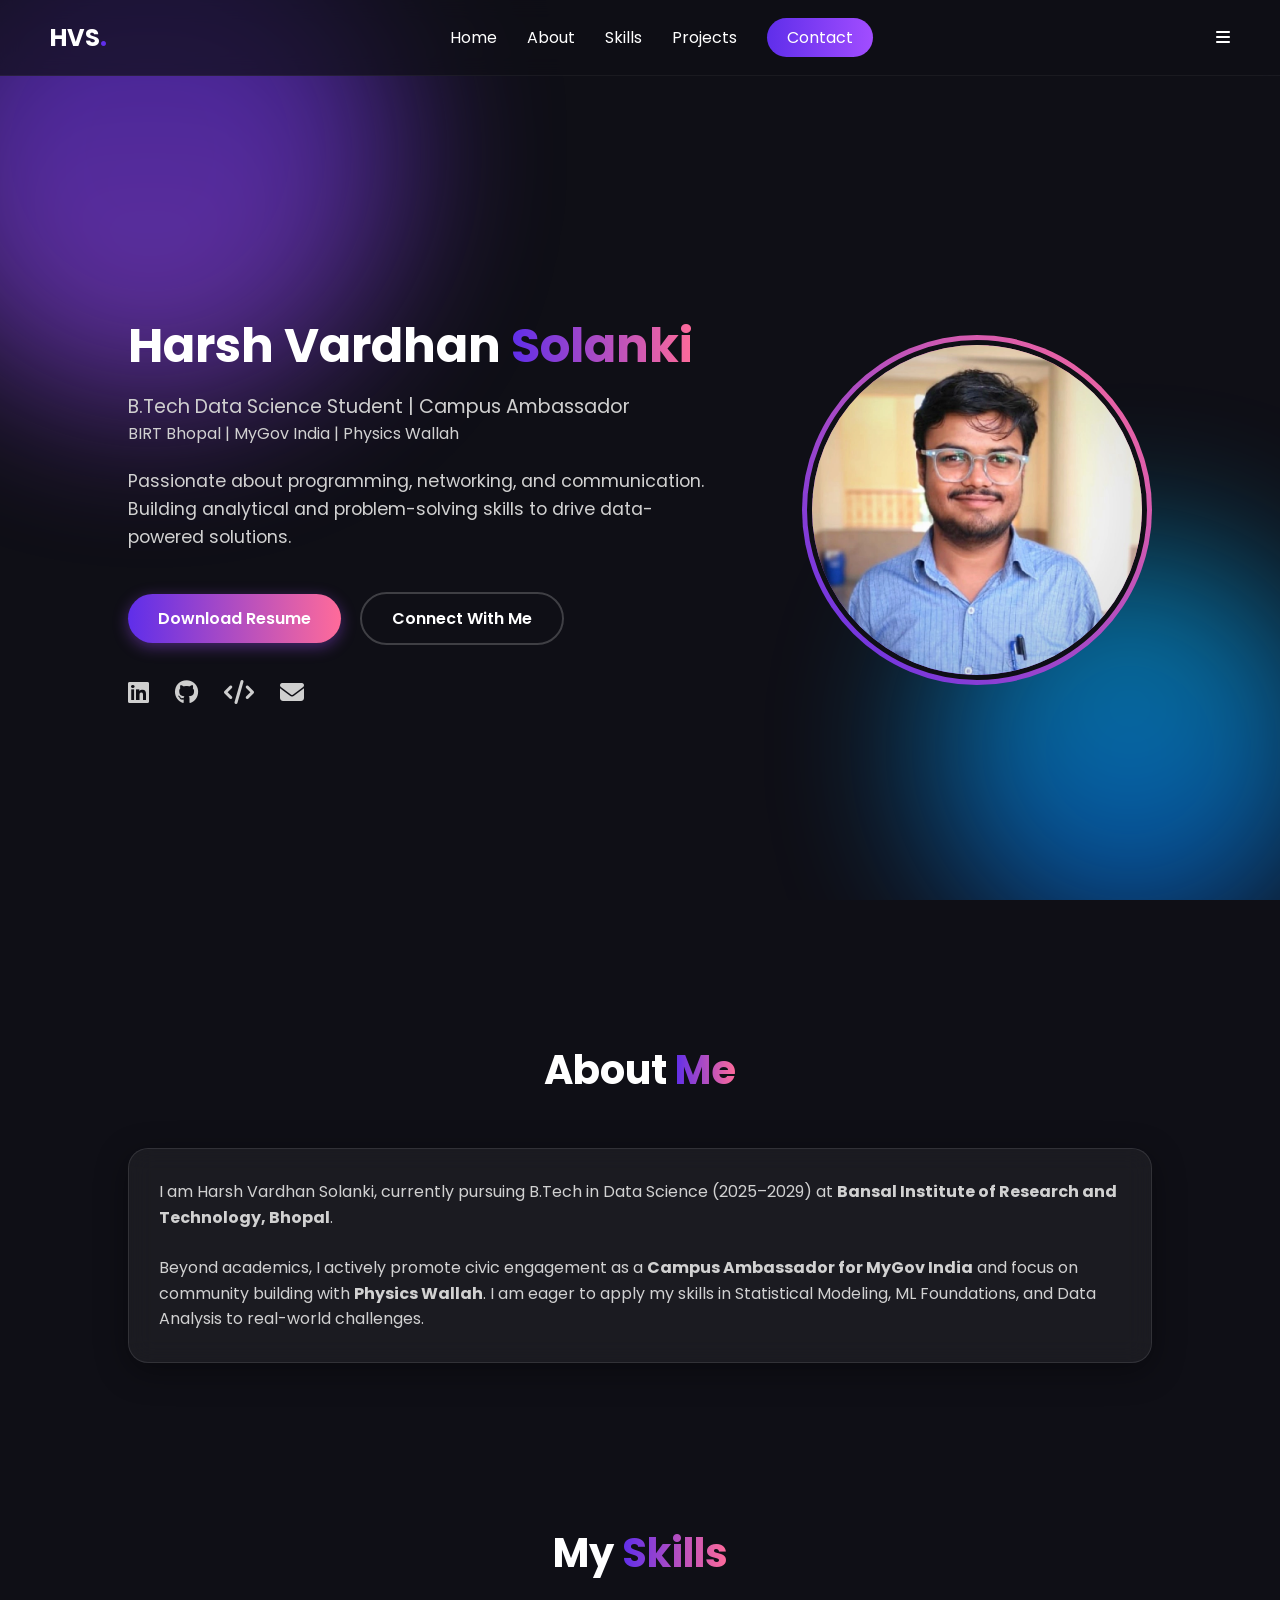
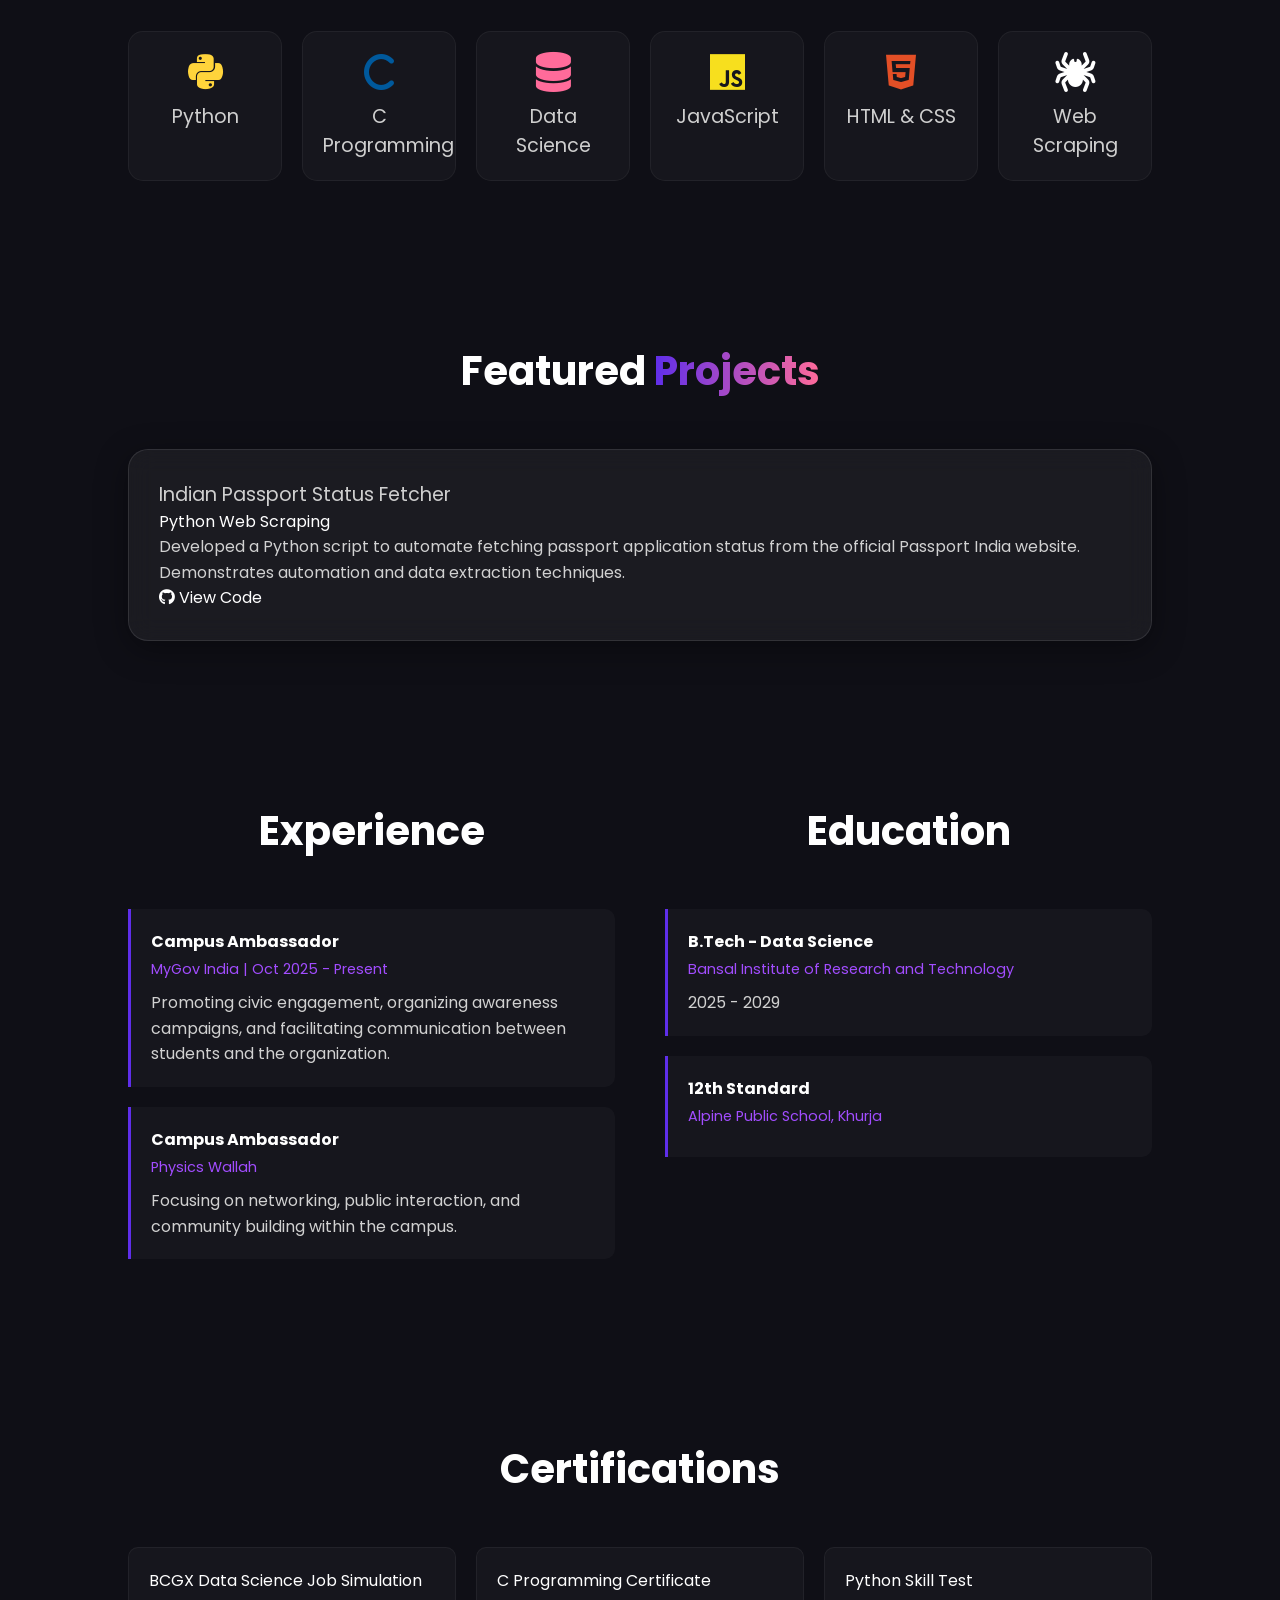
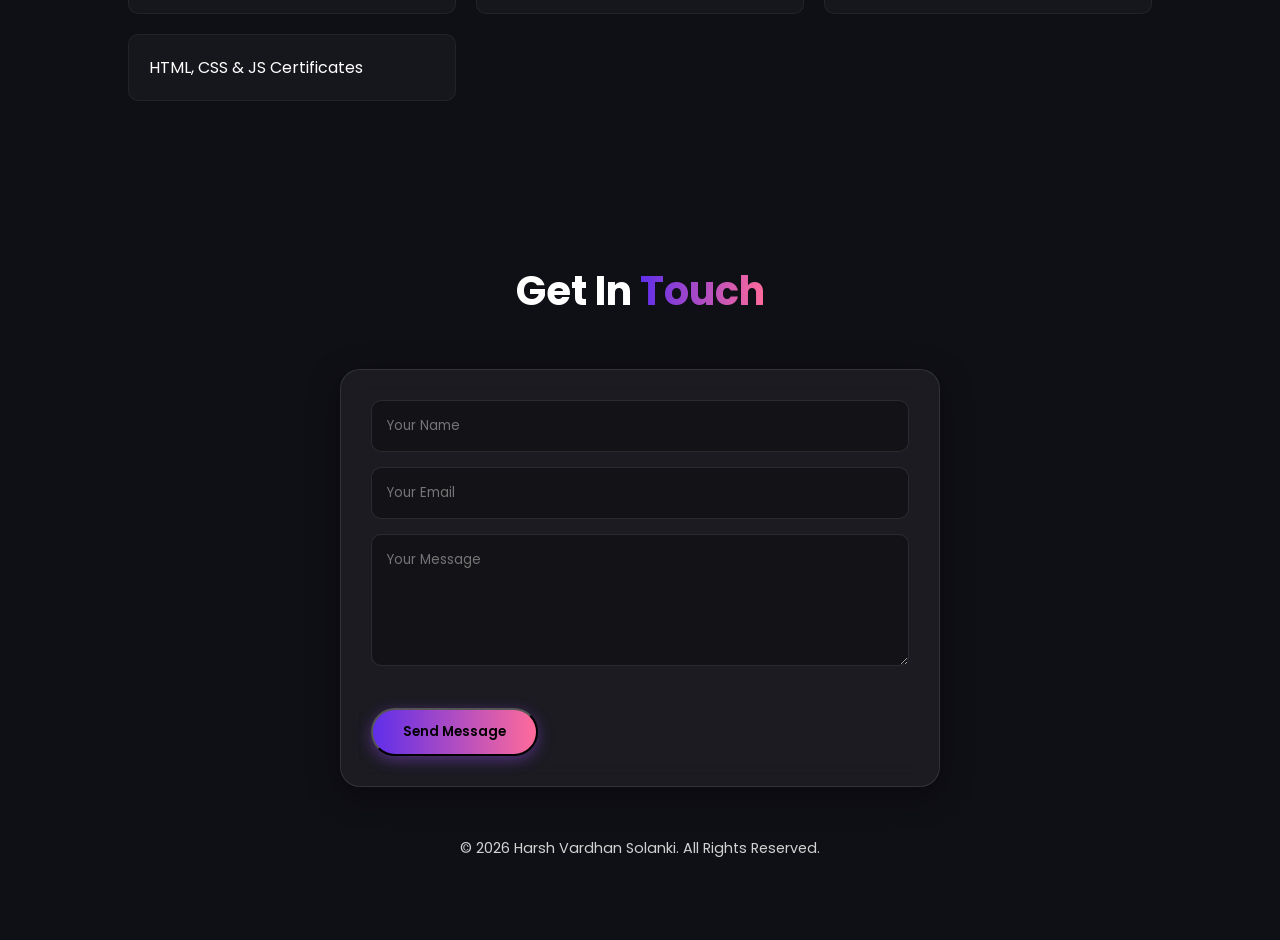
==== index.html @ f376d6af "Update image source path for profile picture" ====
<!DOCTYPE html>
<html lang="en">
<head>
    <meta charset="UTF-8">
    <meta name="viewport" content="width=device-width, initial-scale=1.0">
    <title>Harsh Vardhan Solanki | Data Science Portfolio</title>
    <meta name="description" content="Portfolio of Harsh Vardhan Solanki, B.Tech Data Science student at BIRT Bhopal, Campus Ambassador at MyGov India.">
    
    <link href="https://fonts.googleapis.com/css2?family=Poppins:wght@300;400;600;700&display=swap" rel="stylesheet">
    <link rel="stylesheet" href="https://cdnjs.cloudflare.com/ajax/libs/font-awesome/6.4.0/css/all.min.css">
    <link rel="stylesheet" href="style.css">
</head>
<body>

    <div class="gradient-bg">
        <div class="orb orb-1"></div>
        <div class="orb orb-2"></div>
    </div>

    <nav class="navbar">
        <div class="logo">HVS<span>.</span></div>
        <ul class="nav-links">
            <li><a href="#home">Home</a></li>
            <li><a href="#about">About</a></li>
            <li><a href="#skills">Skills</a></li>
            <li><a href="#projects">Projects</a></li>
            <li><a href="#contact" class="btn-nav">Contact</a></li>
        </ul>
        <div class="hamburger">
            <i class="fas fa-bars"></i>
        </div>
    </nav>

    <section id="home" class="hero">
        <div class="hero-content hidden">
            <h1>Harsh Vardhan <span class="gradient-text">Solanki</span></h1>
            <h3>B.Tech Data Science Student | Campus Ambassador</h3>
            <p class="subtext">BIRT Bhopal | MyGov India | Physics Wallah</p>
            <p class="bio">Passionate about programming, networking, and communication. Building analytical and problem-solving skills to drive data-powered solutions.</p>
            <div class="cta-group">
                <a href="public/resume.pdf" class="btn btn-primary">Download Resume</a>
                <a href="#contact" class="btn btn-secondary">Connect With Me</a>
            </div>
            
            <div class="social-icons">
                <a href="https://www.linkedin.com/in/harshvsolanki/" target="_blank"><i class="fab fa-linkedin"></i></a>
                <a href="https://github.com/HarshVardhanSolanki" target="_blank"><i class="fab fa-github"></i></a>
                <a href="https://leetcode.com/u/HarshVardhanSolanki/" target="_blank"><i class="fas fa-code"></i></a>
                <a href="mailto:hvs@harshvardhansolanki.com"><i class="fas fa-envelope"></i></a>
            </div>
        </div>
        <div class="hero-image hidden">
            <div class="img-wrapper">
                <img src="src/assets/profile.jpg" alt="Harsh Vardhan Solanki">
            </div>
        </div>
    </section>

    <section id="about" class="section">
        <h2 class="section-title">About <span class="gradient-text">Me</span></h2>
        <div class="glass-card hidden">
            <p>I am Harsh Vardhan Solanki, currently pursuing B.Tech in Data Science (2025–2029) at <strong>Bansal Institute of Research and Technology, Bhopal</strong>.</p>
            <br>
            <p>Beyond academics, I actively promote civic engagement as a <strong>Campus Ambassador for MyGov India</strong> and focus on community building with <strong>Physics Wallah</strong>. I am eager to apply my skills in Statistical Modeling, ML Foundations, and Data Analysis to real-world challenges.</p>
        </div>
    </section>

    <section id="skills" class="section">
        <h2 class="section-title">My <span class="gradient-text">Skills</span></h2>
        <div class="grid-container">
            <div class="skill-card hidden">
                <i class="fab fa-python" style="color: #FFD43B;"></i>
                <h3>Python</h3>
            </div>
            <div class="skill-card hidden">
                <i class="fas fa-c" style="color: #00599C;"></i>
                <h3>C Programming</h3>
            </div>
            <div class="skill-card hidden">
                <i class="fas fa-database" style="color: #FF6B9A;"></i>
                <h3>Data Science</h3>
            </div>
            <div class="skill-card hidden">
                <i class="fab fa-js" style="color: #F7DF1E;"></i>
                <h3>JavaScript</h3>
            </div>
            <div class="skill-card hidden">
                <i class="fab fa-html5" style="color: #E34F26;"></i>
                <h3>HTML & CSS</h3>
            </div>
             <div class="skill-card hidden">
                <i class="fas fa-spider" style="color: #fff;"></i>
                <h3>Web Scraping</h3>
            </div>
        </div>
    </section>

    <section id="projects" class="section">
        <h2 class="section-title">Featured <span class="gradient-text">Projects</span></h2>
        <div class="projects-grid">
            <div class="project-card glass-card hidden">
                <div class="project-header">
                    <h3>Indian Passport Status Fetcher</h3>
                    <div class="tech-stack">
                        <span>Python</span>
                        <span>Web Scraping</span>
                    </div>
                </div>
                <p>Developed a Python script to automate fetching passport application status from the official Passport India website. Demonstrates automation and data extraction techniques.</p>
                <div class="project-links">
                    <a href="https://github.com/HarshVardhanSolanki" target="_blank" class="link-btn"><i class="fab fa-github"></i> View Code</a>
                </div>
            </div>
        </div>
    </section>

    <section class="section split-section">
        <div class="column">
            <h2 class="section-title">Experience</h2>
            <div class="timeline">
                <div class="timeline-item hidden">
                    <h4>Campus Ambassador</h4>
                    <span>MyGov India | Oct 2025 - Present</span>
                    <p>Promoting civic engagement, organizing awareness campaigns, and facilitating communication between students and the organization.</p>
                </div>
                <div class="timeline-item hidden">
                    <h4>Campus Ambassador</h4>
                    <span>Physics Wallah</span>
                    <p>Focusing on networking, public interaction, and community building within the campus.</p>
                </div>
            </div>
        </div>
        <div class="column">
            <h2 class="section-title">Education</h2>
            <div class="timeline">
                <div class="timeline-item hidden">
                    <h4>B.Tech - Data Science</h4>
                    <span>Bansal Institute of Research and Technology</span>
                    <p>2025 - 2029</p>
                </div>
                <div class="timeline-item hidden">
                    <h4>12th Standard</h4>
                    <span>Alpine Public School, Khurja</span>
                </div>
            </div>
        </div>
    </section>

    <section id="certifications" class="section">
        <h2 class="section-title">Certifications</h2>
        <div class="cert-grid">
            <div class="cert-card hidden">BCGX Data Science Job Simulation</div>
            <div class="cert-card hidden">C Programming Certificate</div>
            <div class="cert-card hidden">Python Skill Test</div>
            <div class="cert-card hidden">HTML, CSS & JS Certificates</div>
        </div>
    </section>

    <section id="contact" class="section contact-section">
        <h2 class="section-title">Get In <span class="gradient-text">Touch</span></h2>
        <div class="glass-card contact-form-wrapper hidden">
            <form>
                <input type="text" placeholder="Your Name" required>
                <input type="email" placeholder="Your Email" required>
                <textarea rows="5" placeholder="Your Message"></textarea>
                <button type="submit" class="btn btn-primary">Send Message</button>
            </form>
        </div>
        <footer class="footer">
            <p>&copy; 2026 Harsh Vardhan Solanki. All Rights Reserved.</p>
        </footer>
    </section>

    <script src="script.js"></script>
</body>
</html>
---- style.css ----
/* --- Global Reset & Fonts --- */
* {
    margin: 0;
    padding: 0;
    box-sizing: border-box;
    font-family: 'Poppins', sans-serif;
    scroll-behavior: smooth;
}

body {
    background-color: #0f0f16;
    color: #ffffff;
    overflow-x: hidden;
}

/* --- Gradient Background Orbs --- */
.gradient-bg {
    position: fixed;
    top: 0;
    left: 0;
    width: 100vw;
    height: 100vh;
    z-index: -1;
    overflow: hidden;
}

.orb {
    position: absolute;
    border-radius: 50%;
    filter: blur(80px);
    opacity: 0.6;
}

.orb-1 {
    width: 500px;
    height: 500px;
    background: linear-gradient(180deg, #5F2EEA 0%, #A24DFF 100%);
    top: -100px;
    left: -100px;
    animation: moveOrb 10s infinite alternate;
}

.orb-2 {
    width: 400px;
    height: 400px;
    background: linear-gradient(180deg, #00C6FF 0%, #0072FF 100%);
    bottom: -50px;
    right: -50px;
    animation: moveOrb 12s infinite alternate-reverse;
}

@keyframes moveOrb {
    from { transform: translate(0, 0); }
    to { transform: translate(50px, 50px); }
}

/* --- Typography --- */
h1 { font-size: 3rem; margin-bottom: 10px; }
h2 { font-size: 2.5rem; text-align: center; margin-bottom: 3rem; }
h3 { font-size: 1.2rem; font-weight: 400; color: #cfcfcf; }
p { color: #d1d1d1; line-height: 1.6; }
a { text-decoration: none; color: white; transition: 0.3s; }

.gradient-text {
    background: linear-gradient(90deg, #5F2EEA, #FF6B9A);
    -webkit-background-clip: text;
    -webkit-text-fill-color: transparent;
    font-weight: 700;
}

/* --- Navbar --- */
.navbar {
    display: flex;
    justify-content: space-between;
    align-items: center;
    padding: 20px 50px;
    position: fixed;
    width: 100%;
    top: 0;
    z-index: 100;
    backdrop-filter: blur(10px);
    background: rgba(15, 15, 22, 0.7);
    border-bottom: 1px solid rgba(255,255,255,0.05);
}

.logo { font-size: 1.5rem; font-weight: 700; }
.logo span { color: #5F2EEA; }

.nav-links { list-style: none; display: flex; gap: 30px; }
.nav-links a:hover { color: #A24DFF; }

.btn-nav {
    background: linear-gradient(90deg, #5F2EEA, #A24DFF);
    padding: 8px 20px;
    border-radius: 20px;
}

/* --- Buttons --- */
.btn {
    display: inline-block;
    padding: 12px 30px;
    border-radius: 30px;
    font-weight: 600;
    margin-top: 20px;
}

.btn-primary {
    background: linear-gradient(90deg, #5F2EEA, #FF6B9A);
    box-shadow: 0 4px 15px rgba(162, 77, 255, 0.4);
}

.btn-primary:hover { transform: translateY(-3px); box-shadow: 0 6px 20px rgba(162, 77, 255, 0.6); }

.btn-secondary {
    border: 2px solid rgba(255,255,255,0.2);
    margin-left: 15px;
}
.btn-secondary:hover { border-color: #fff; background: rgba(255,255,255,0.1); }

/* --- Hero Section --- */
.hero {
    height: 100vh;
    display: flex;
    align-items: center;
    justify-content: space-between;
    padding: 0 10%;
    margin-top: 60px;
}

.hero-content { max-width: 600px; }
.hero-content .bio { margin: 20px 0; font-size: 1.1rem; }

.img-wrapper {
    width: 350px;
    height: 350px;
    border-radius: 50%;
    padding: 5px;
    background: linear-gradient(45deg, #5F2EEA, #FF6B9A);
    overflow: hidden;
}

.img-wrapper img {
    width: 100%;
    height: 100%;
    object-fit: cover;
    border-radius: 50%;
    border: 5px solid #0f0f16;
}

.social-icons { margin-top: 30px; font-size: 1.5rem; }
.social-icons a { margin-right: 20px; color: #cfcfcf; }
.social-icons a:hover { color: #5F2EEA; transform: scale(1.1); display: inline-block; }

/* --- Glass Cards & Sections --- */
.section { padding: 80px 10%; }

.glass-card {
    background: rgba(255, 255, 255, 0.05);
    backdrop-filter: blur(12px);
    border: 1px solid rgba(255, 255, 255, 0.1);
    padding: 30px;
    border-radius: 20px;
    box-shadow: 0 8px 32px 0 rgba(0, 0, 0, 0.37);
}

/* --- Skills Grid --- */
.grid-container {
    display: grid;
    grid-template-columns: repeat(auto-fit, minmax(150px, 1fr));
    gap: 20px;
}

.skill-card {
    background: rgba(255,255,255,0.03);
    padding: 20px;
    border-radius: 15px;
    text-align: center;
    border: 1px solid rgba(255,255,255,0.05);
    transition: 0.3s;
}

.skill-card:hover {
    background: rgba(255,255,255,0.1);
    transform: translateY(-5px);
    border-color: #A24DFF;
}

.skill-card i { font-size: 2.5rem; margin-bottom: 10px; }

/* --- Experience & Timeline --- */
.split-section { display: flex; gap: 50px; }
.column { flex: 1; }

.timeline-item {
    background: rgba(255,255,255,0.03);
    padding: 20px;
    border-left: 3px solid #5F2EEA;
    margin-bottom: 20px;
    border-radius: 0 10px 10px 0;
}

.timeline-item h4 { color: #fff; margin-bottom: 5px; }
.timeline-item span { font-size: 0.9rem; color: #A24DFF; display: block; margin-bottom: 10px; }

/* --- Certifications --- */
.cert-grid {
    display: grid;
    grid-template-columns: repeat(auto-fit, minmax(250px, 1fr));
    gap: 20px;
}
.cert-card {
    padding: 20px;
    background: rgba(255,255,255,0.03);
    border-radius: 10px;
    border: 1px solid rgba(255,255,255,0.05);
    transition: 0.3s;
}
.cert-card:hover { border-color: #FF6B9A; transform: scale(1.02); }

/* --- Contact Form --- */
.contact-form-wrapper { max-width: 600px; margin: 0 auto; }
.contact-form-wrapper input, .contact-form-wrapper textarea {
    width: 100%;
    padding: 15px;
    margin-bottom: 15px;
    background: rgba(0,0,0,0.3);
    border: 1px solid rgba(255,255,255,0.1);
    color: white;
    border-radius: 10px;
}
.footer { text-align: center; margin-top: 50px; color: #666; font-size: 0.9rem; }

/* --- Animations (Scroll Reveal) --- */
.hidden { opacity: 0; transform: translateY(30px); transition: all 0.8s ease-out; }
.show { opacity: 1; transform: translateY(0); }

/* --- Mobile Responsive --- */
@media (max-width: 768px) {
    .navbar { padding: 15px 20px; }
    .nav-links { display: none; } /* Add JS toggle for hamburger if needed */
    .hero { flex-direction: column-reverse; text-align: center; height: auto; padding-top: 100px; }
    .hero-content { margin-top: 30px; }
    .split-section { flex-direction: column; }
    .img-wrapper { width: 250px; height: 250px; margin: 0 auto; }
}
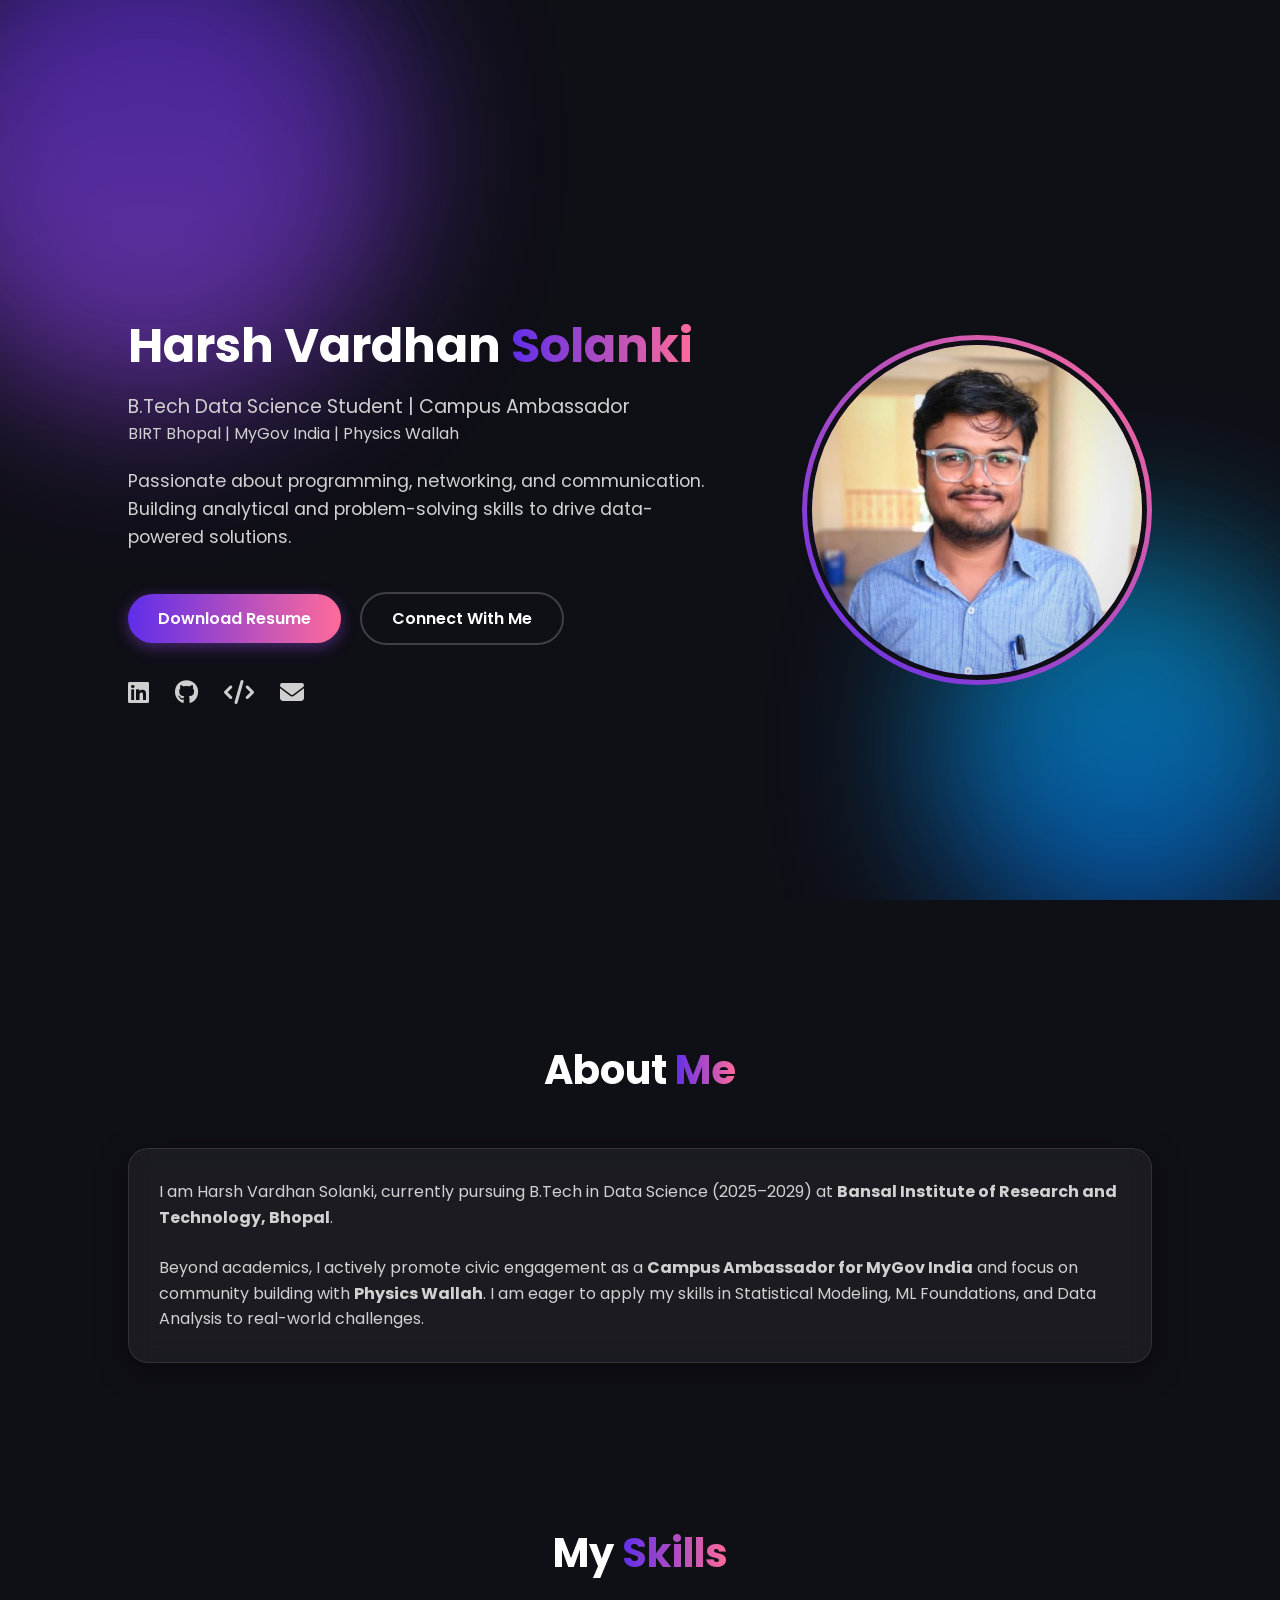
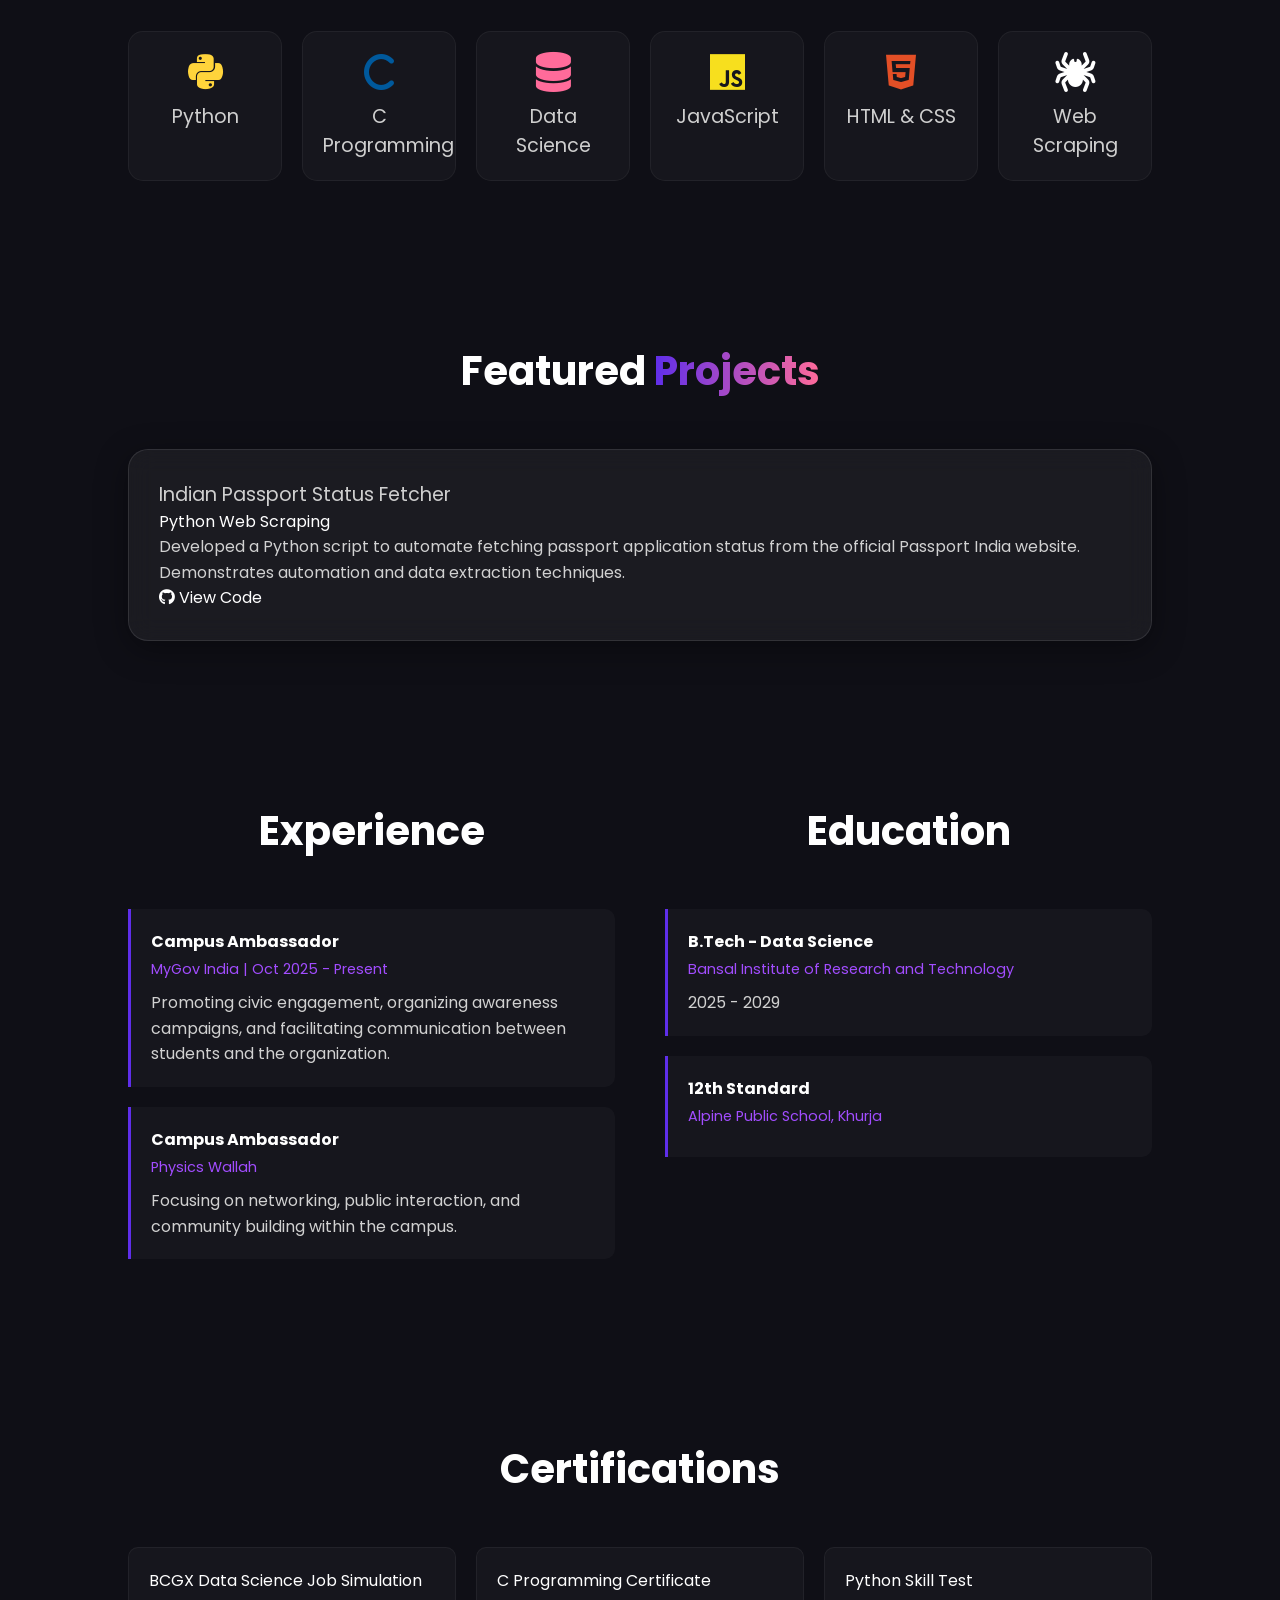
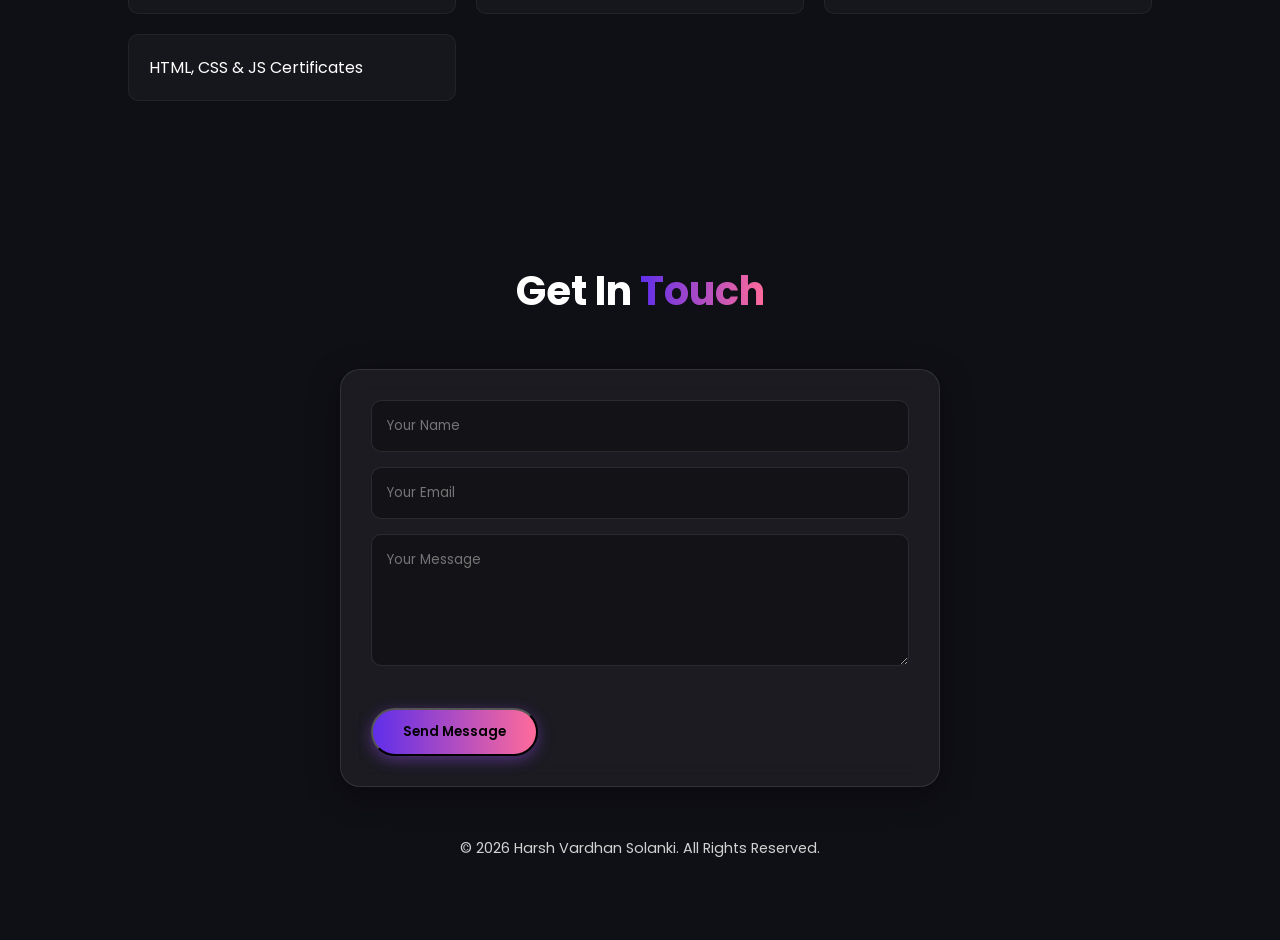
==== commit 3a8ece26: "Comment out navbar in index.html Commented out the navbar section in index.html" ====
--- a/index.html
+++ b/index.html
@@ -17,7 +17,7 @@
         <div class="orb orb-2"></div>
     </div>
 
-    <nav class="navbar">
+    <!-- <nav class="navbar">
         <div class="logo">HVS<span>.</span></div>
         <ul class="nav-links">
             <li><a href="#home">Home</a></li>
@@ -29,7 +29,7 @@
         <div class="hamburger">
             <i class="fas fa-bars"></i>
         </div>
-    </nav>
+    </nav> -->
 
     <section id="home" class="hero">
         <div class="hero-content hidden">
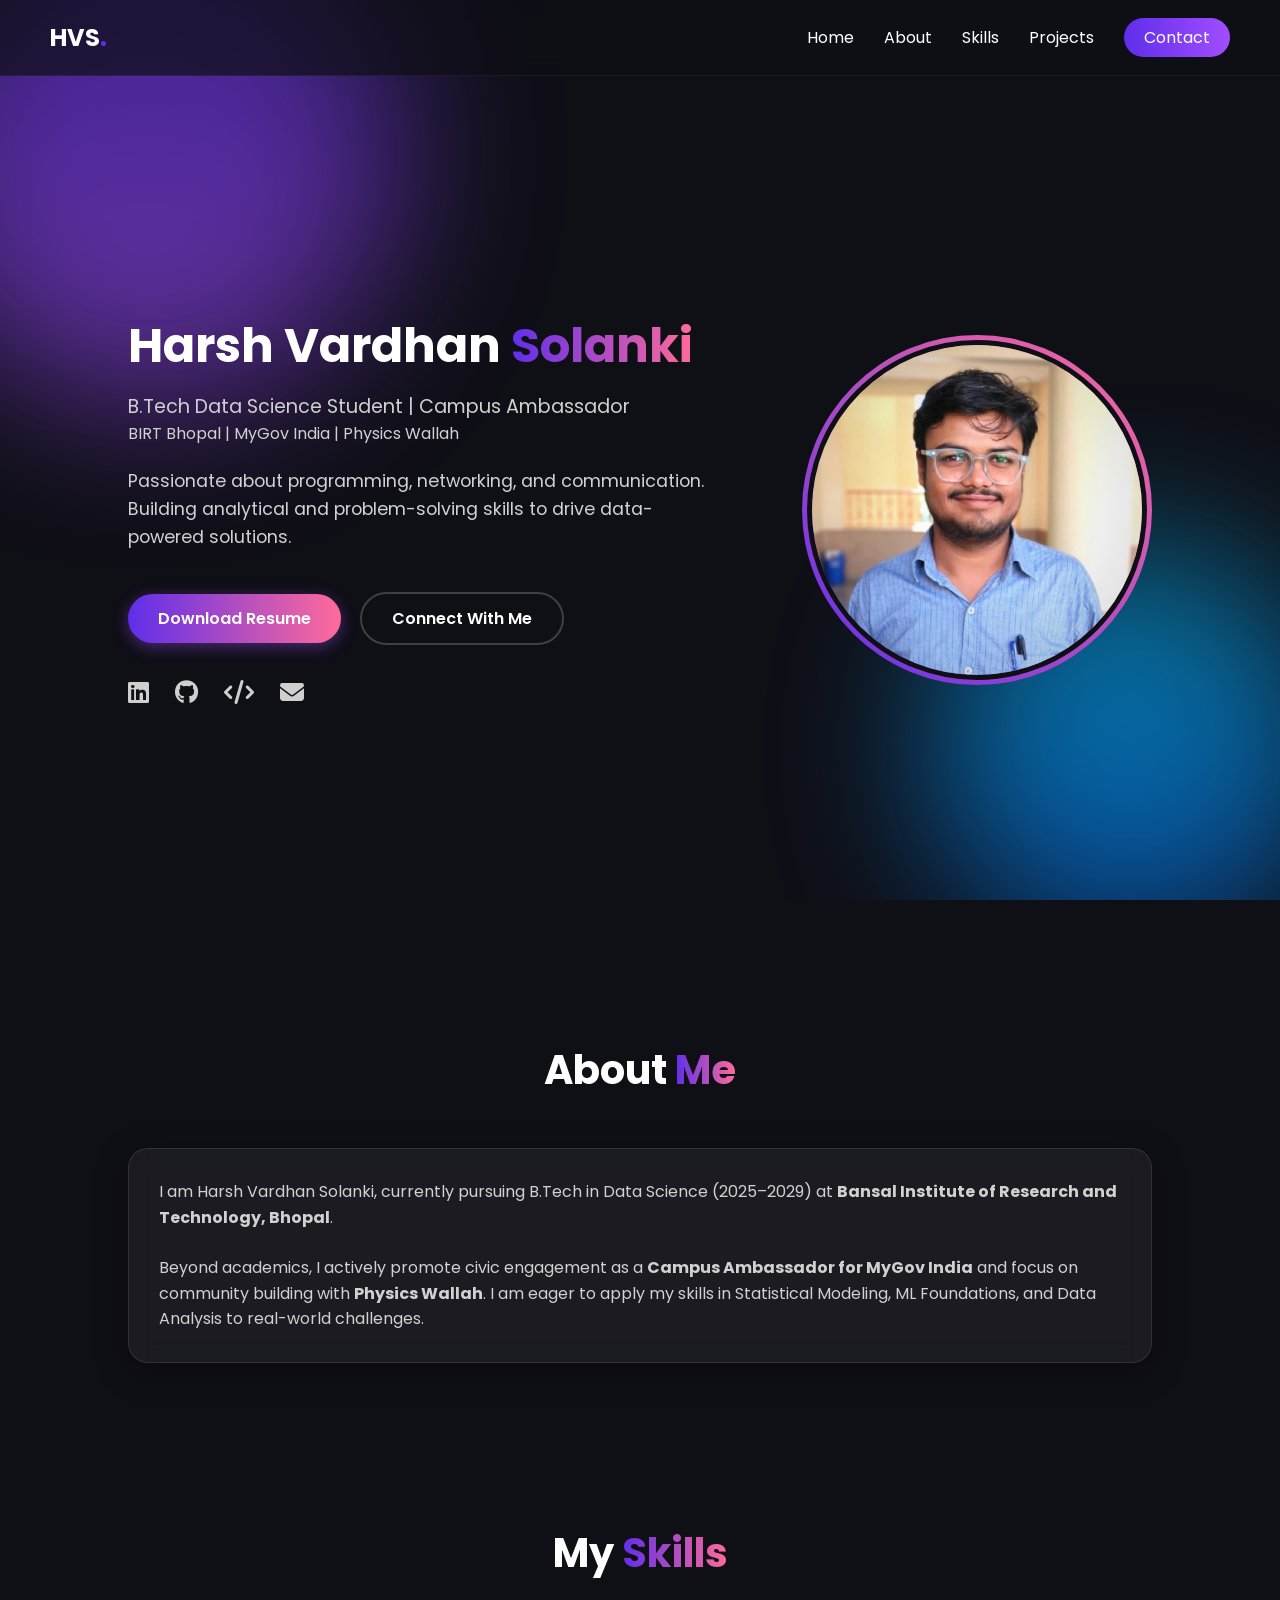
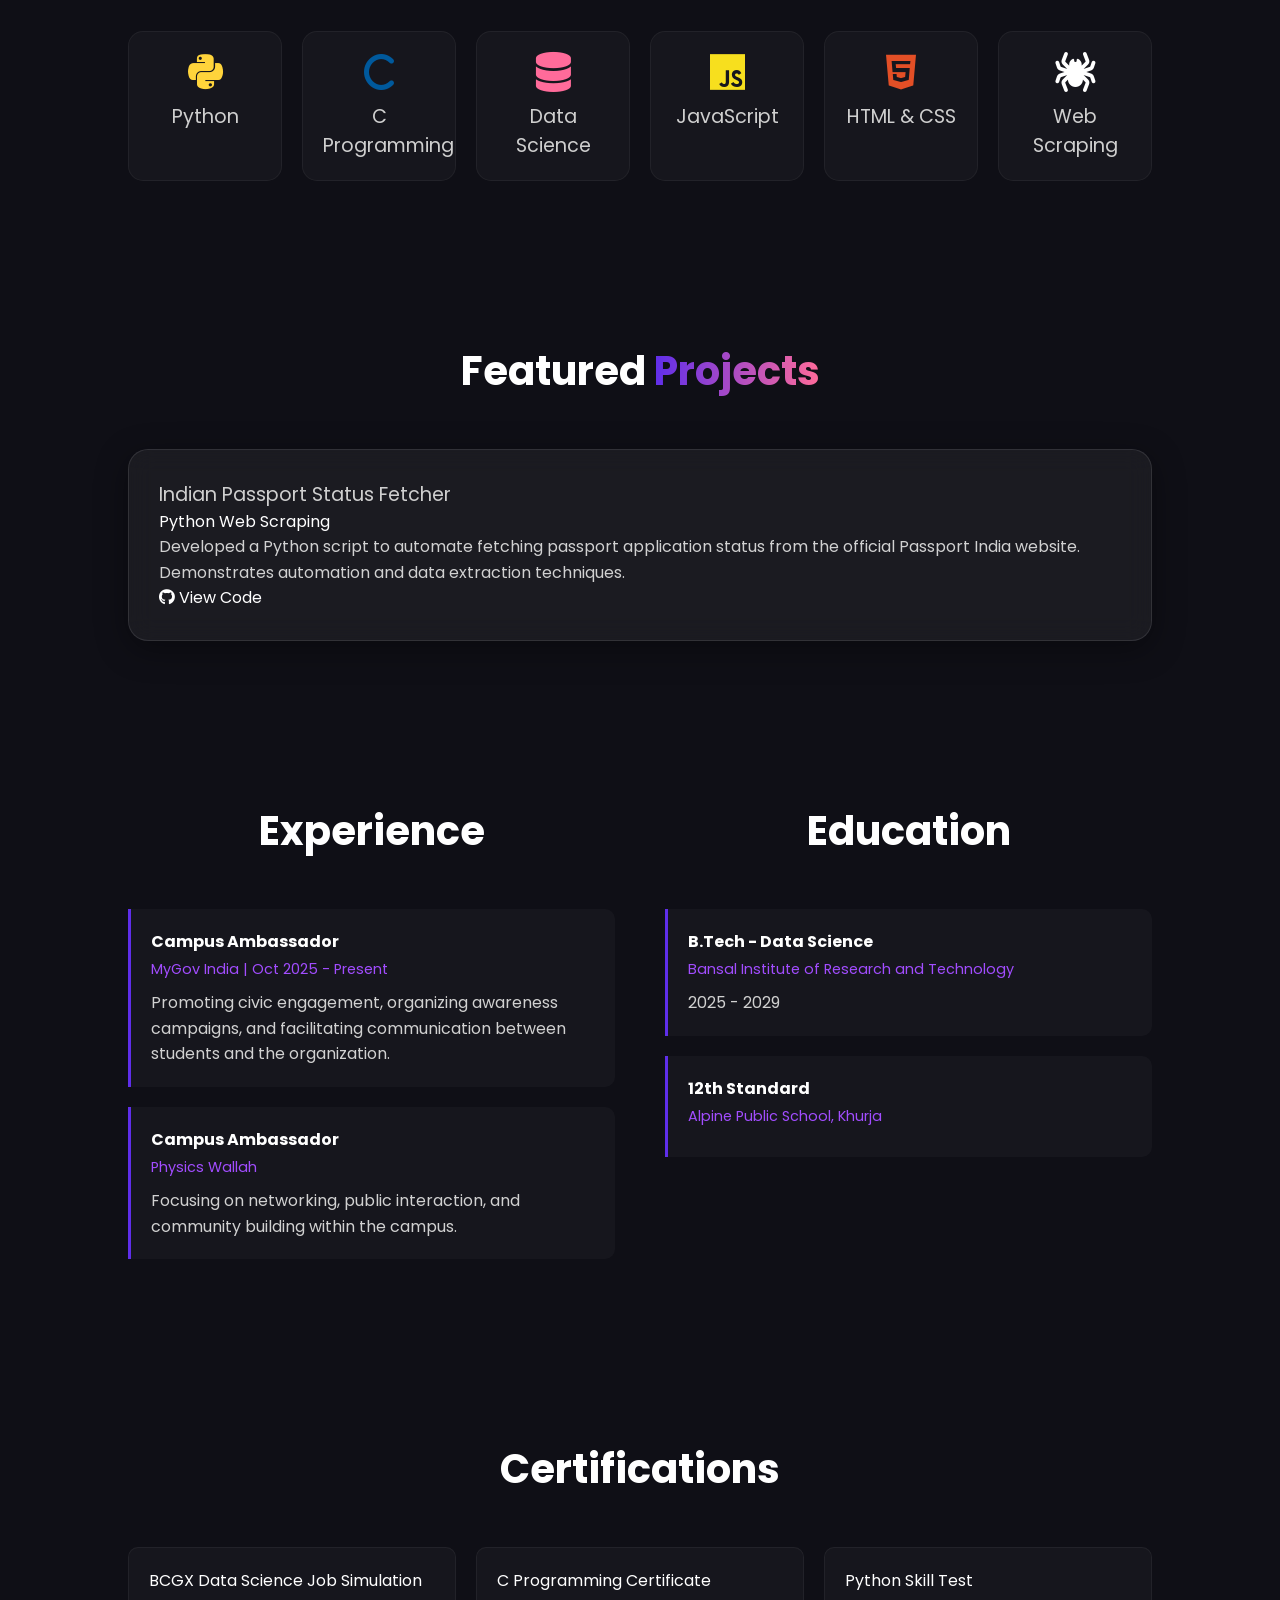
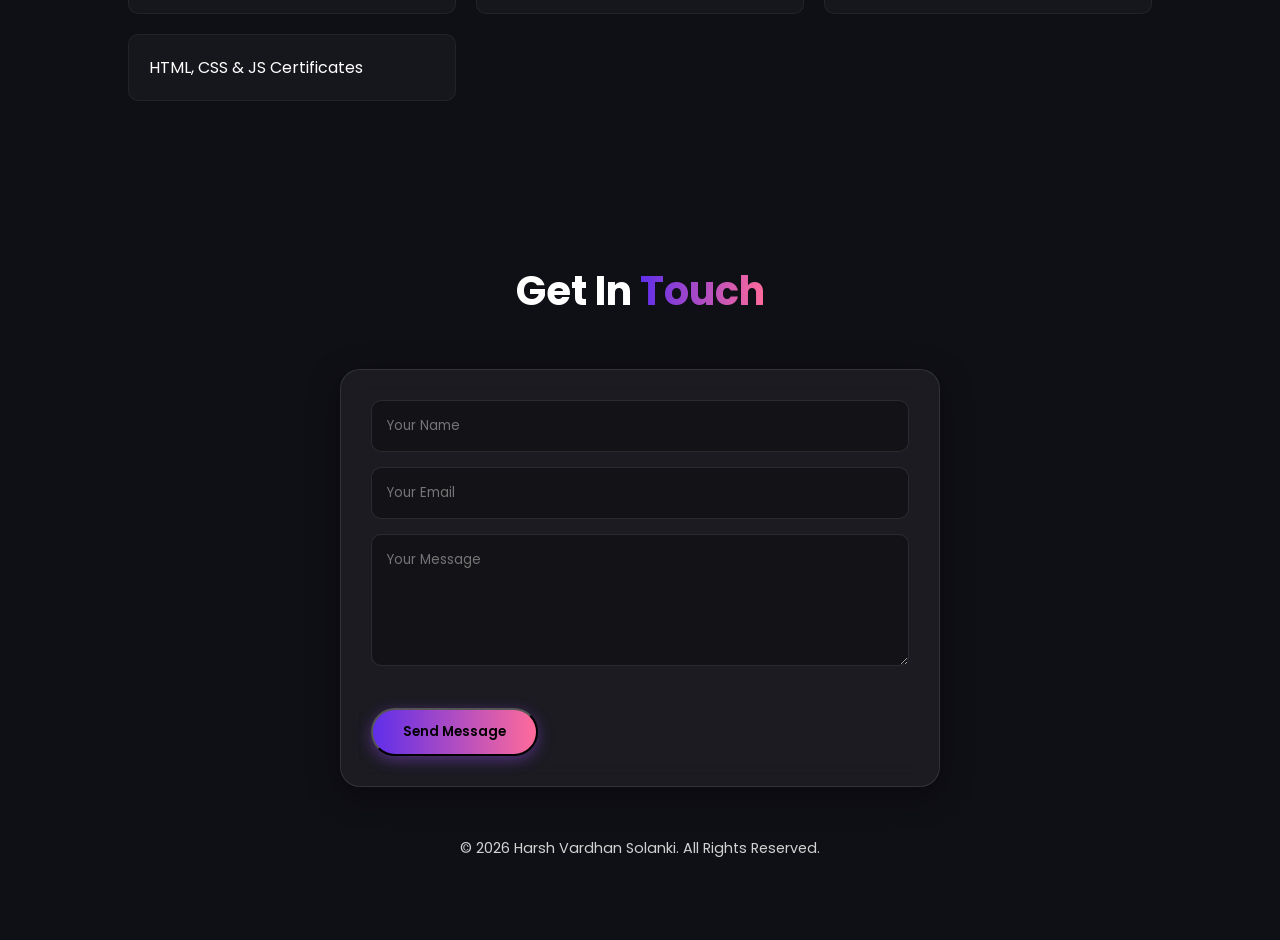
==== commit a283fc98: "Uncomment navbar and hamburger menu in index.html" ====
--- a/index.html
+++ b/index.html
@@ -17,7 +17,7 @@
         <div class="orb orb-2"></div>
     </div>
 
-    <!-- <nav class="navbar">
+    <nav class="navbar">
         <div class="logo">HVS<span>.</span></div>
         <ul class="nav-links">
             <li><a href="#home">Home</a></li>
@@ -26,10 +26,10 @@
             <li><a href="#projects">Projects</a></li>
             <li><a href="#contact" class="btn-nav">Contact</a></li>
         </ul>
-        <div class="hamburger">
+        <!-- <div class="hamburger">
             <i class="fas fa-bars"></i>
-        </div>
-    </nav> -->
+        </div> -->
+    </nav>
 
     <section id="home" class="hero">
         <div class="hero-content hidden">
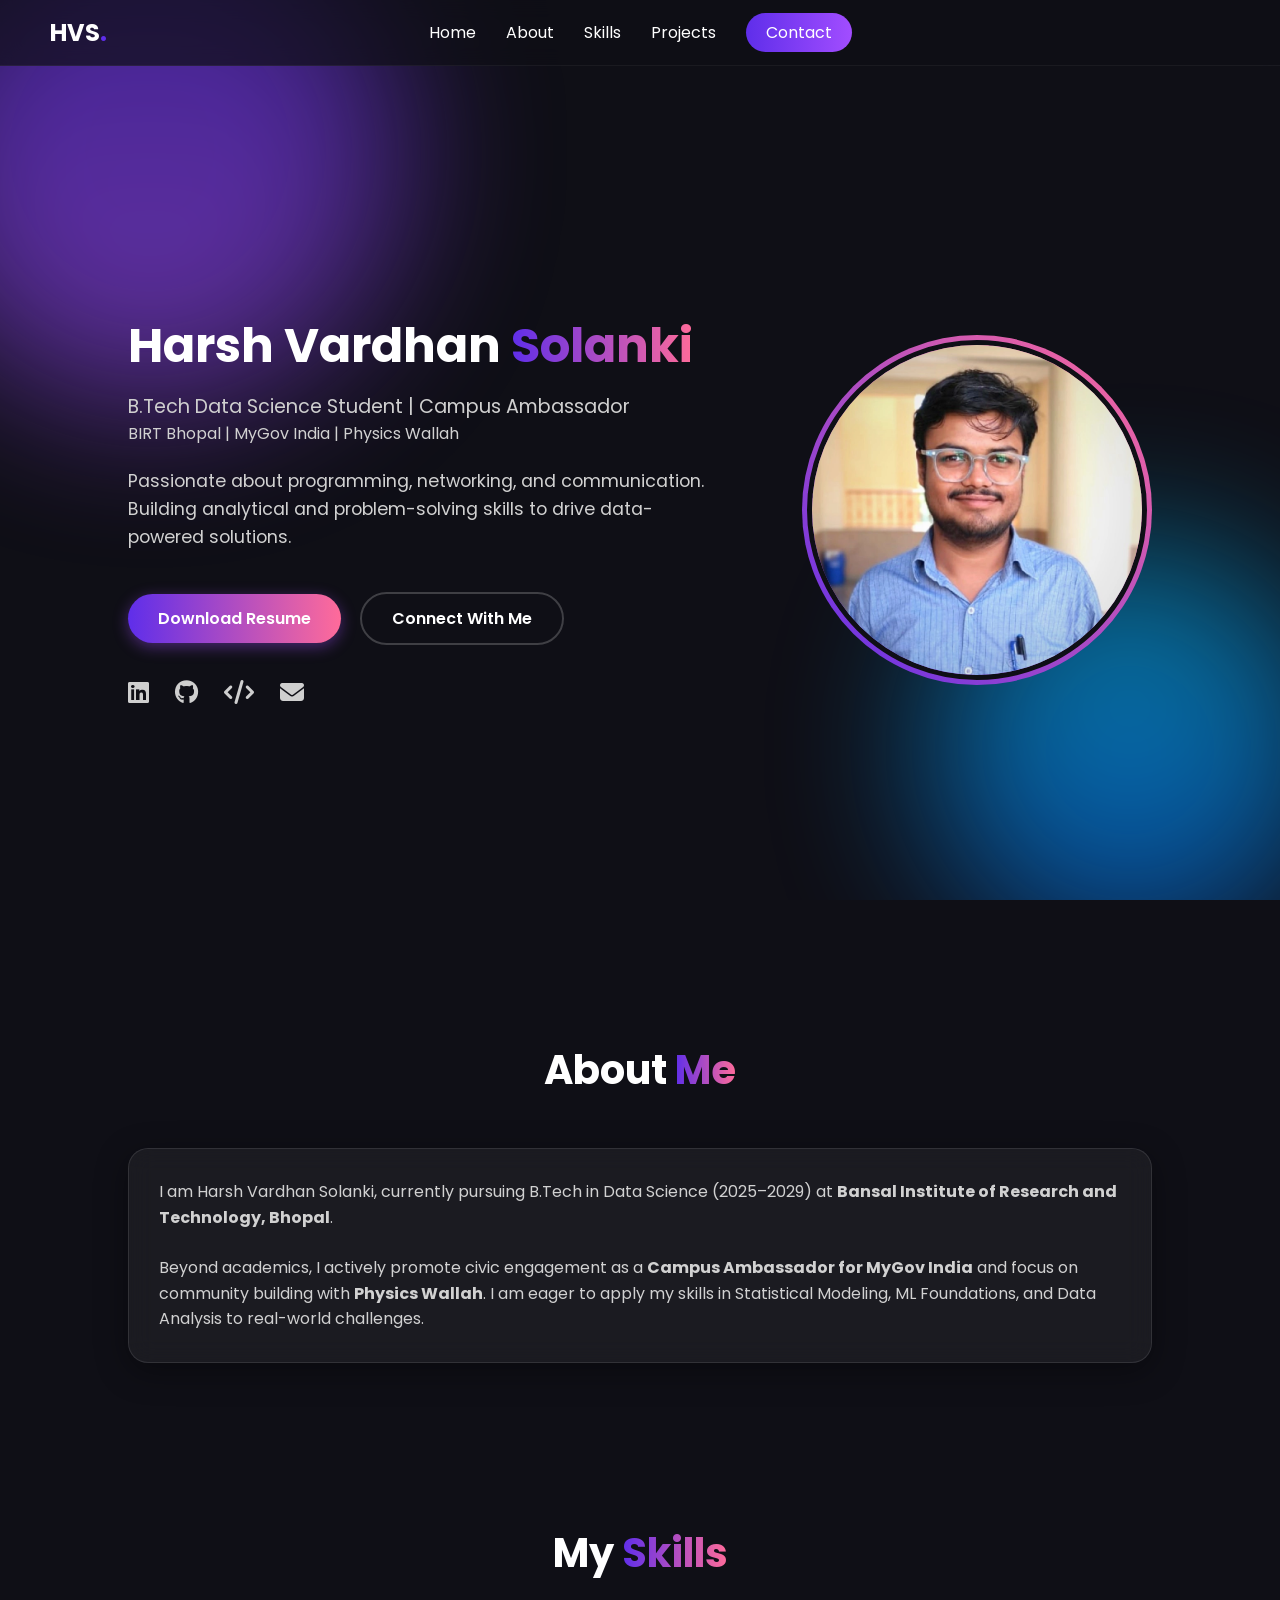
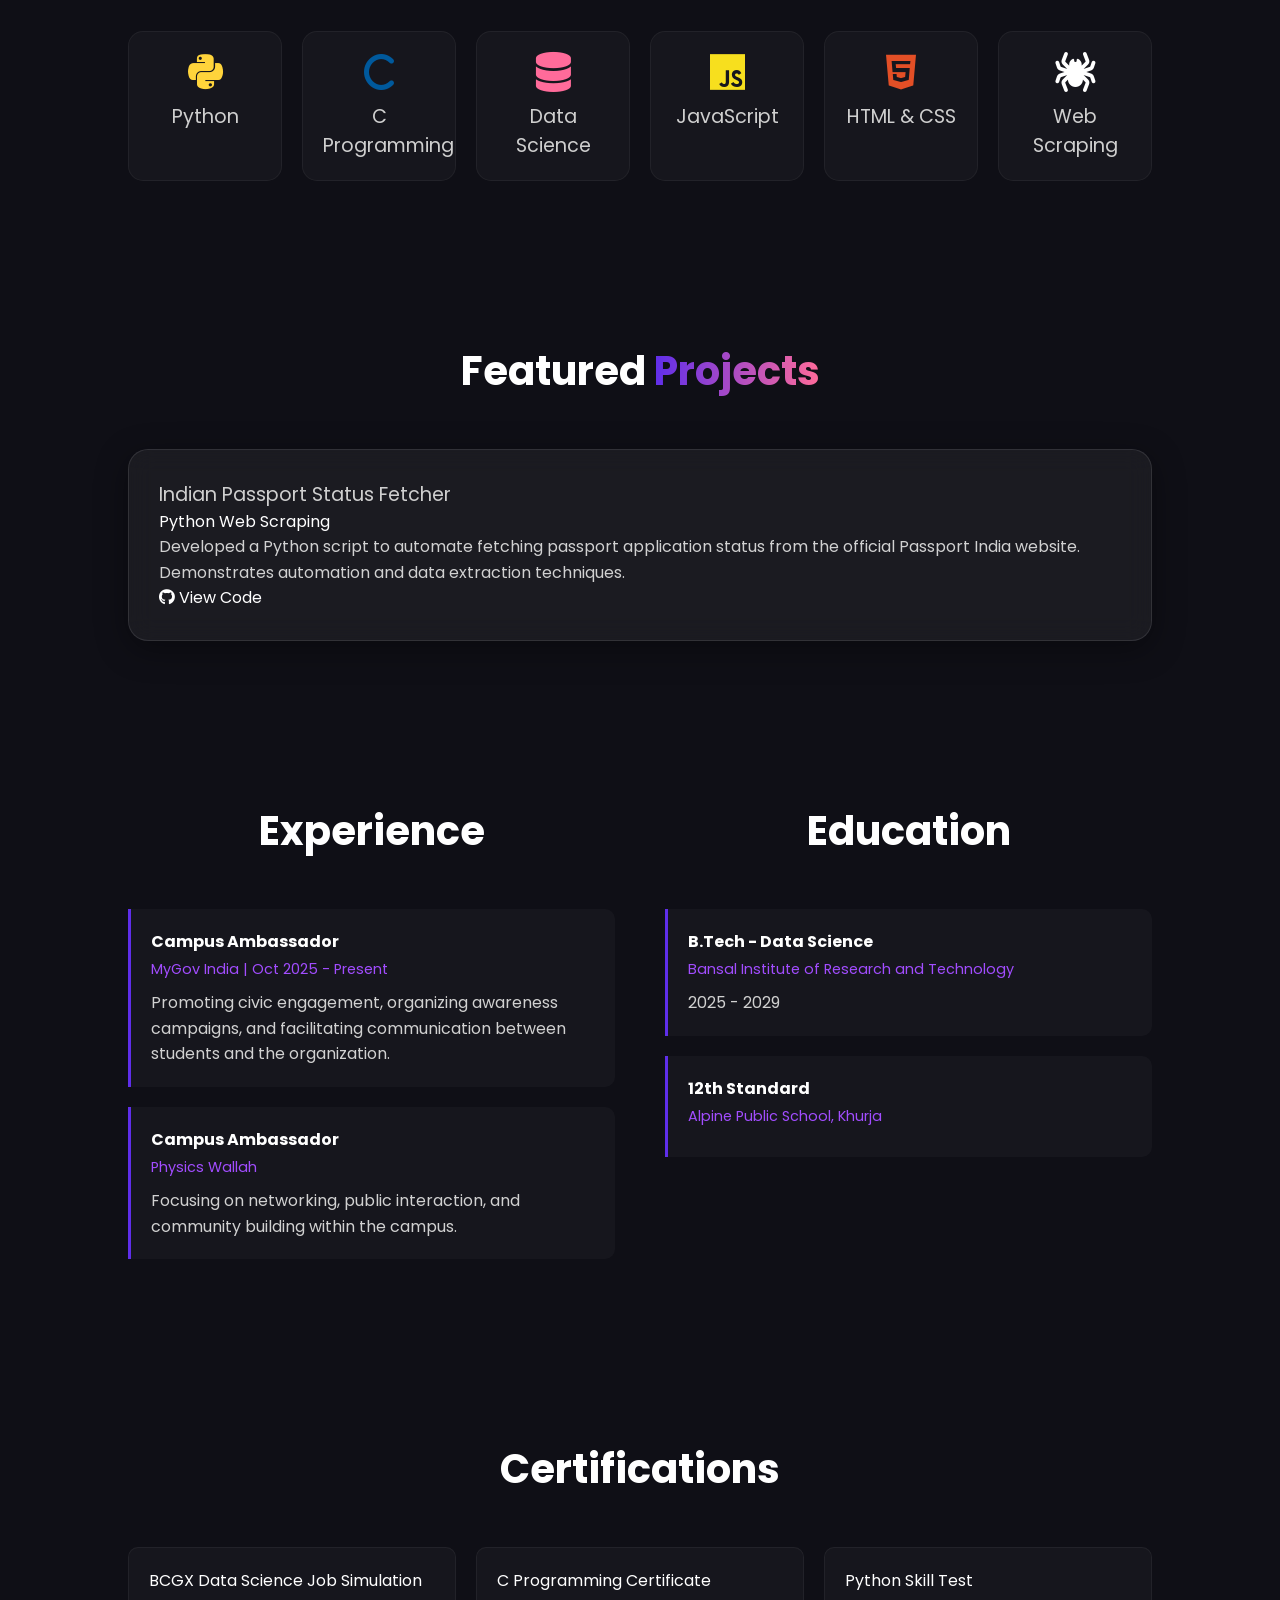
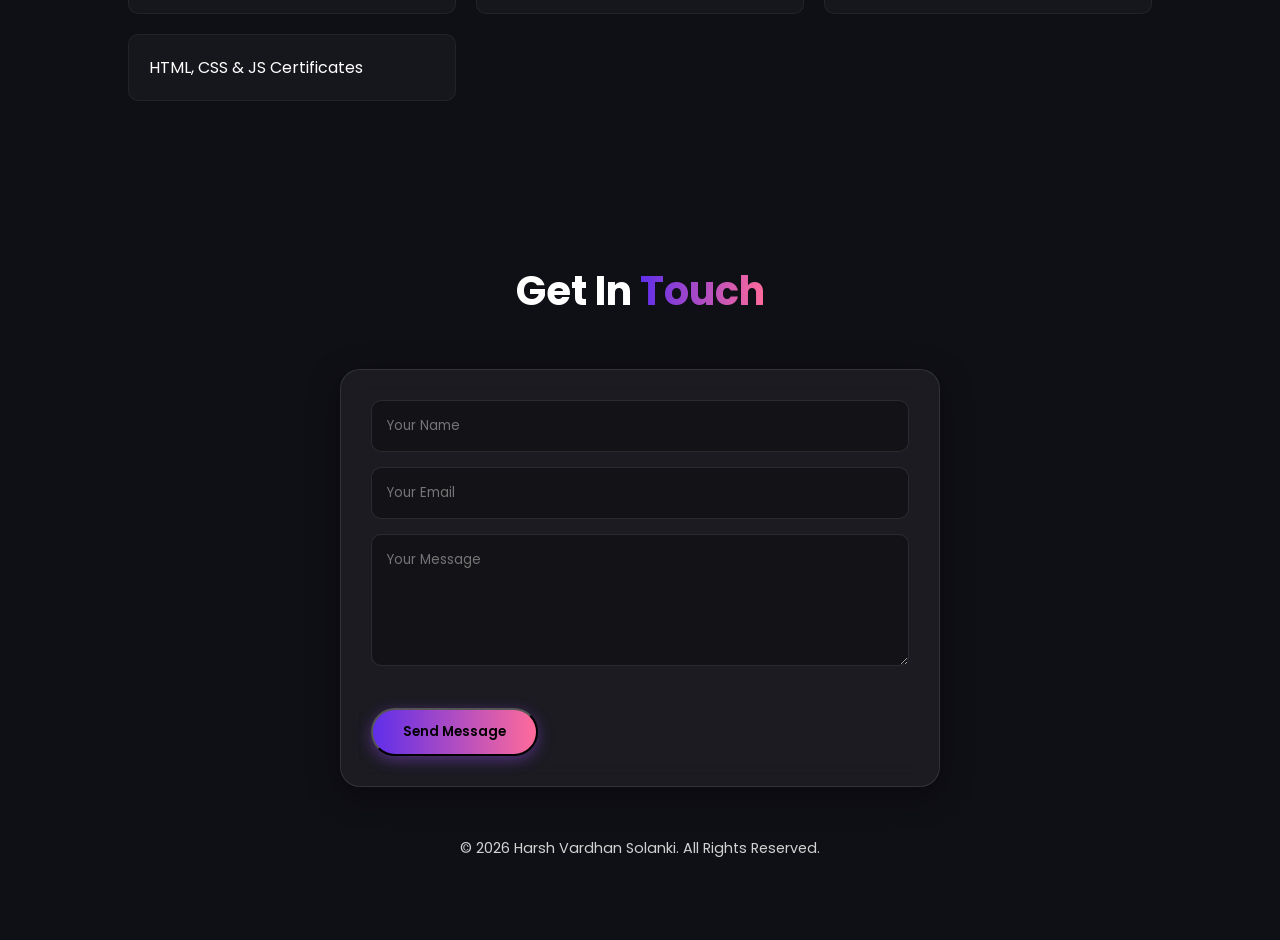
==== commit 33e766a8: "Add favicon link to index.html" ====
--- a/index.html
+++ b/index.html
@@ -9,6 +9,7 @@
     <link href="https://fonts.googleapis.com/css2?family=Poppins:wght@300;400;600;700&display=swap" rel="stylesheet">
     <link rel="stylesheet" href="https://cdnjs.cloudflare.com/ajax/libs/font-awesome/6.4.0/css/all.min.css">
     <link rel="stylesheet" href="style.css">
+    <link rel="icon" type="image/x-icon" href="assets/favicon.ico">
 </head>
 <body>
 
--- a/style.css
+++ b/style.css
@@ -71,7 +71,7 @@
 /* --- Navbar --- */
 .navbar {
     display: flex;
-    justify-content: space-between;
+    justify-content: center;
     align-items: center;
     padding: 20px 50px;
     position: fixed;
@@ -83,7 +83,12 @@
     border-bottom: 1px solid rgba(255,255,255,0.05);
 }
 
-.logo { font-size: 1.5rem; font-weight: 700; }
+.logo { 
+    font-size: 1.5rem; 
+    font-weight: 700;
+    position: absolute;
+    left: 50px;
+}
 .logo span { color: #5F2EEA; }
 
 .nav-links { list-style: none; display: flex; gap: 30px; }
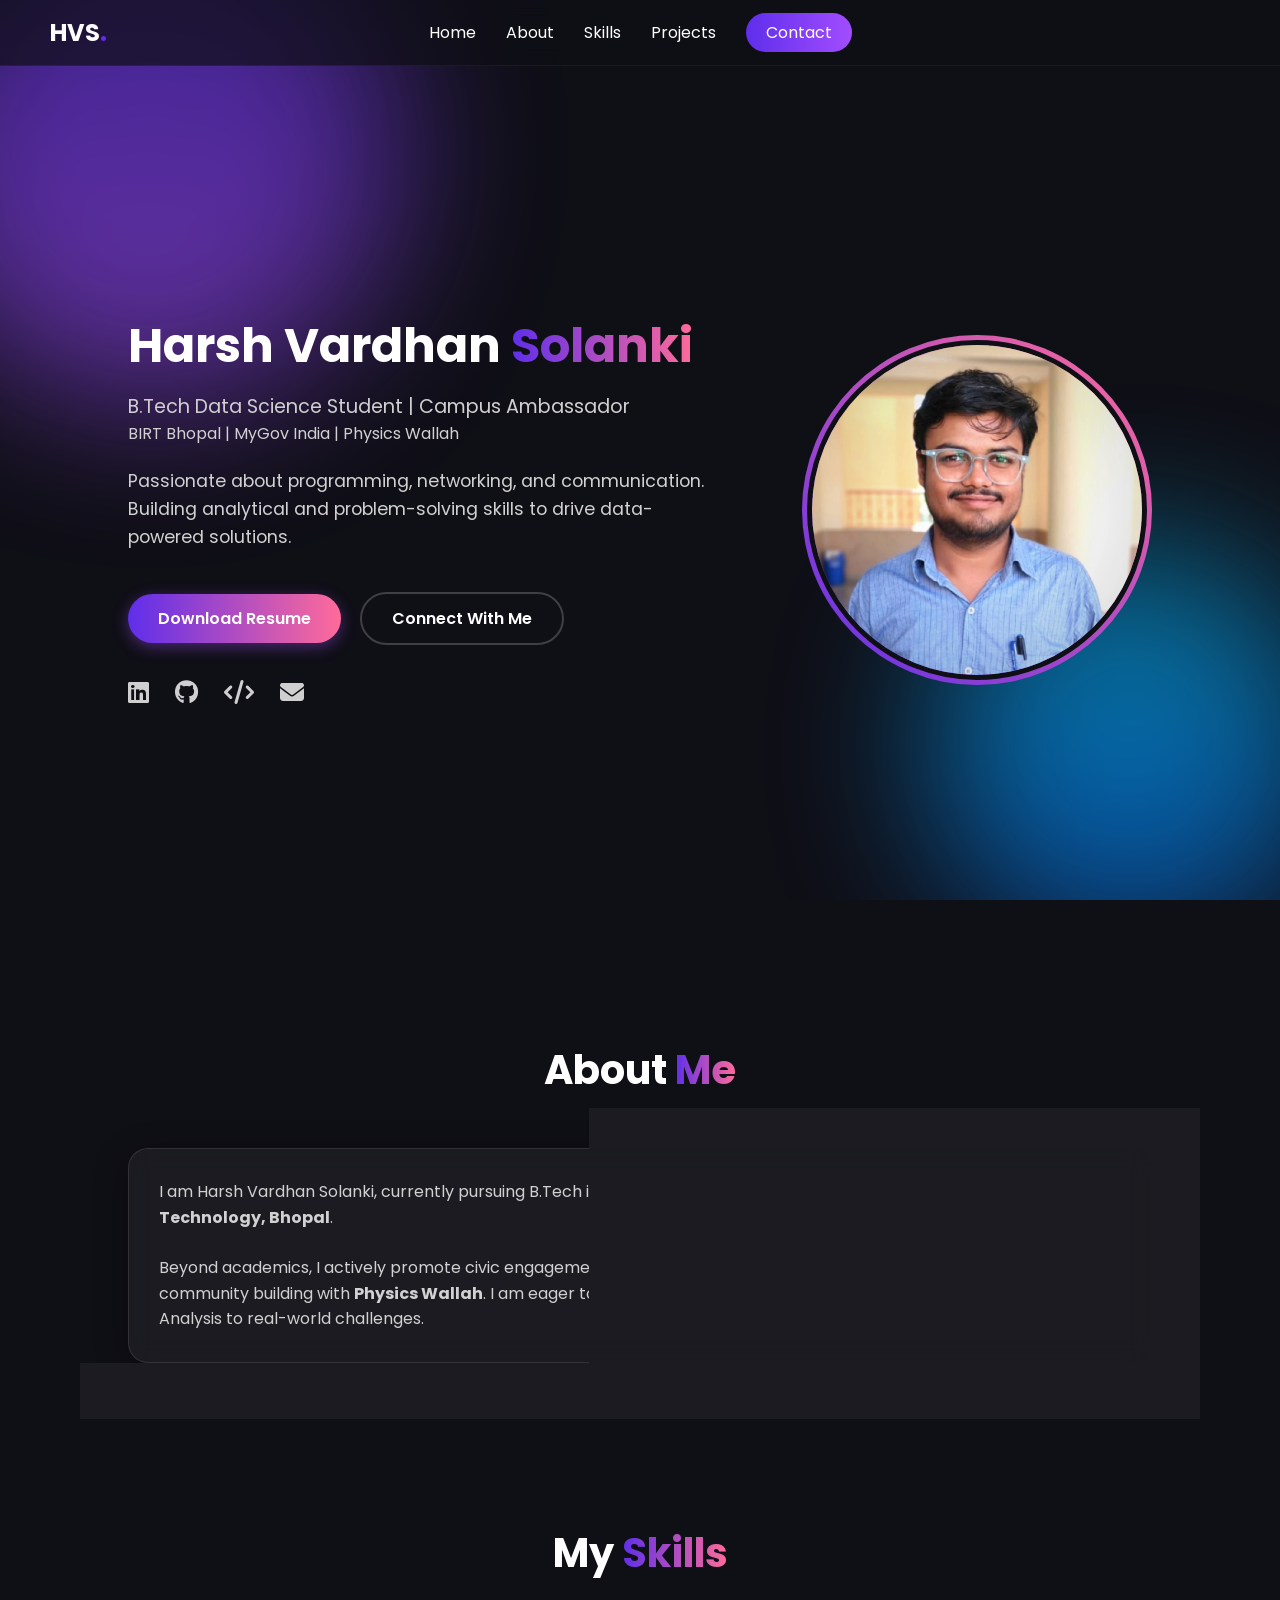
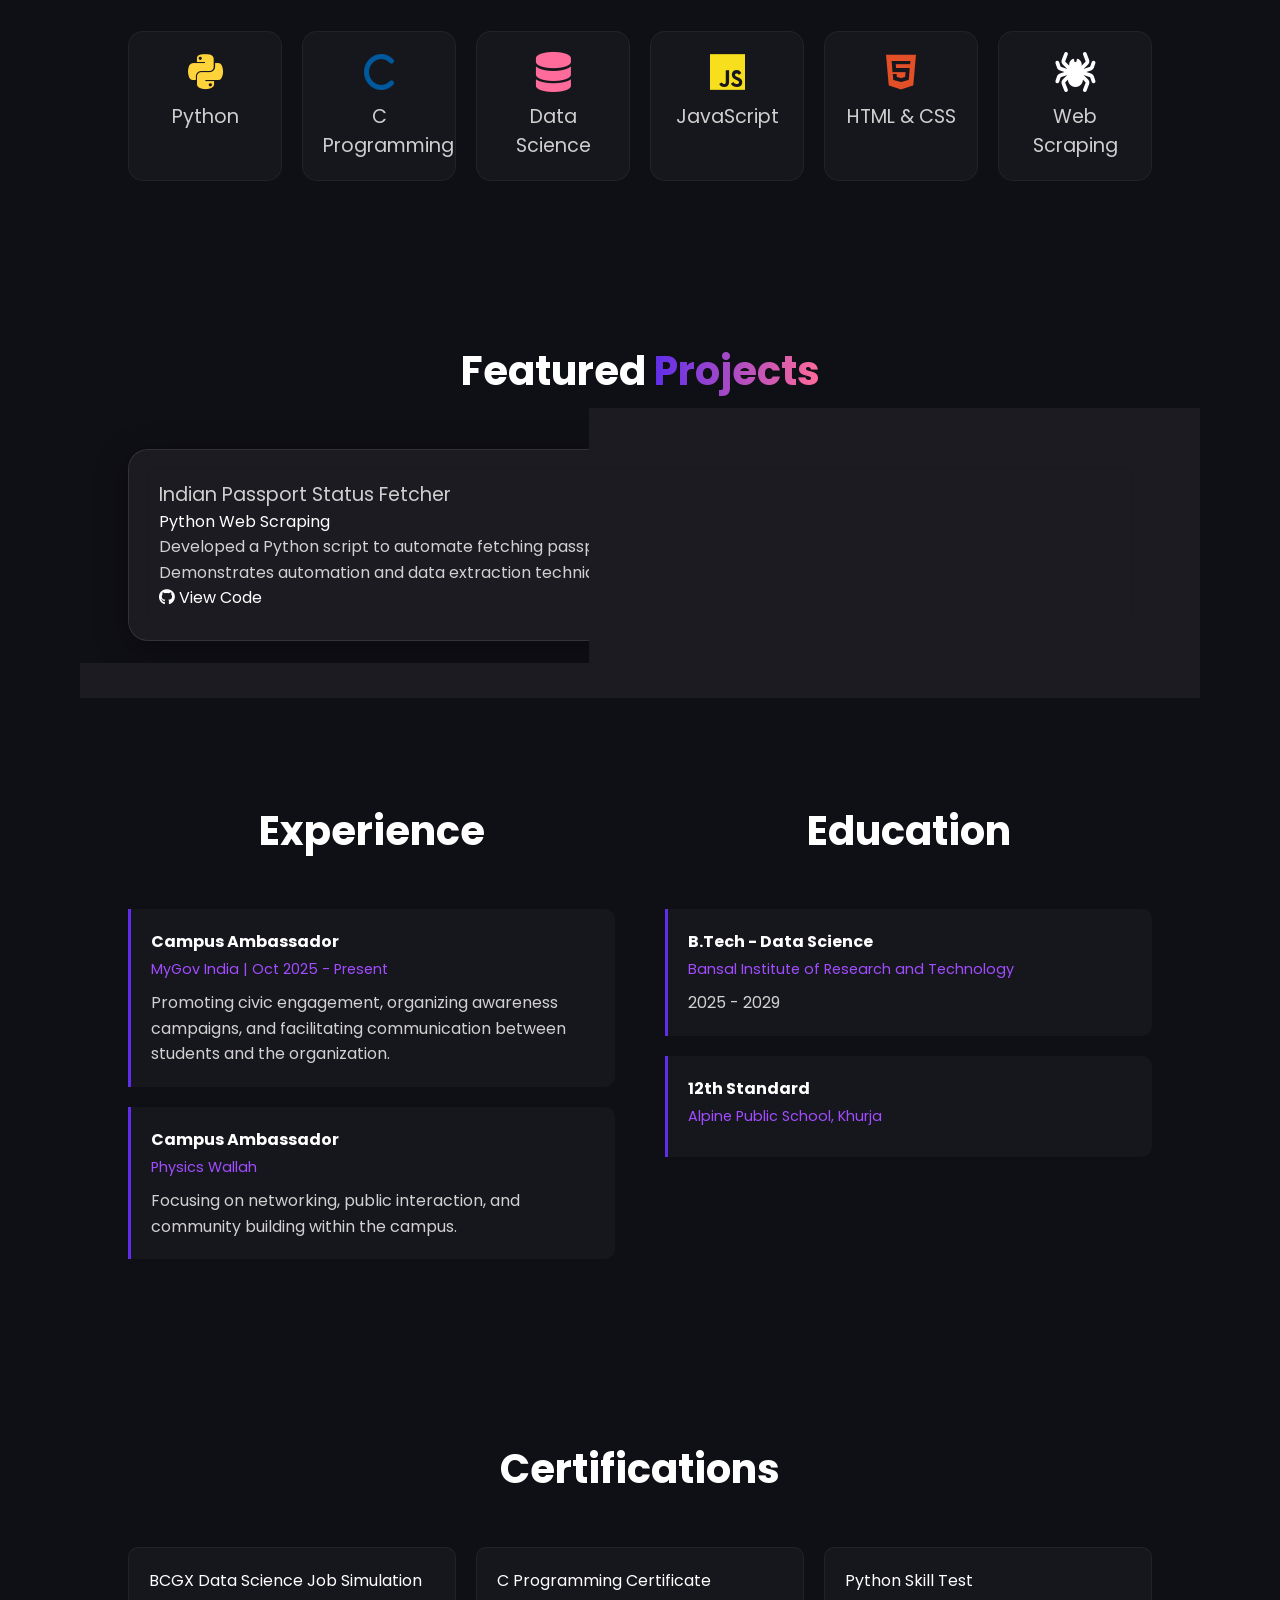
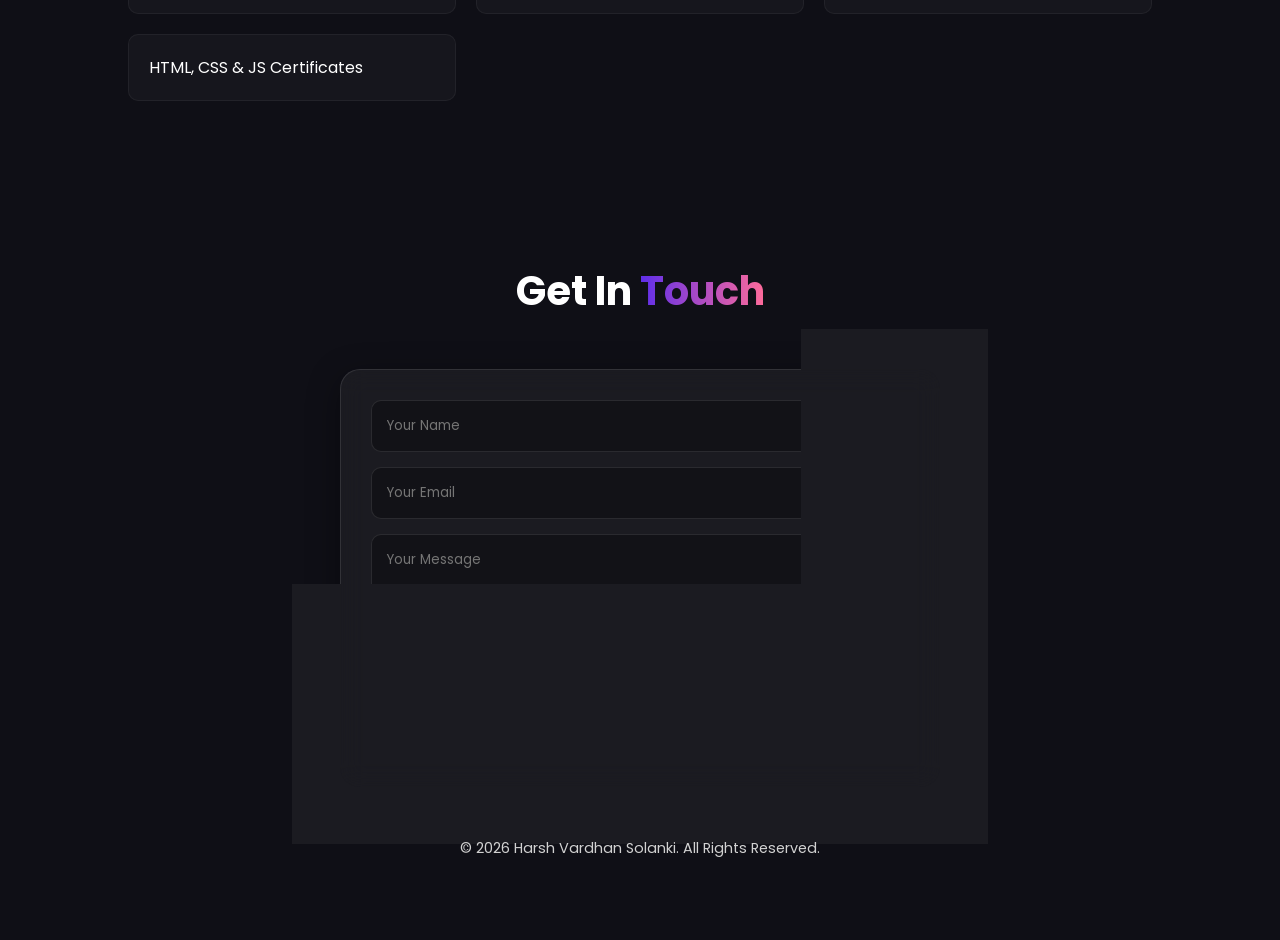
==== commit 9405a2f8: "Update favicon link to new path" ====
--- a/index.html
+++ b/index.html
@@ -9,7 +9,7 @@
     <link href="https://fonts.googleapis.com/css2?family=Poppins:wght@300;400;600;700&display=swap" rel="stylesheet">
     <link rel="stylesheet" href="https://cdnjs.cloudflare.com/ajax/libs/font-awesome/6.4.0/css/all.min.css">
     <link rel="stylesheet" href="style.css">
-    <link rel="icon" type="image/x-icon" href="assets/favicon.ico">
+    <link rel="icon" type="image/x-icon" href="src/assets/favicon.ico">
 </head>
 <body>
 
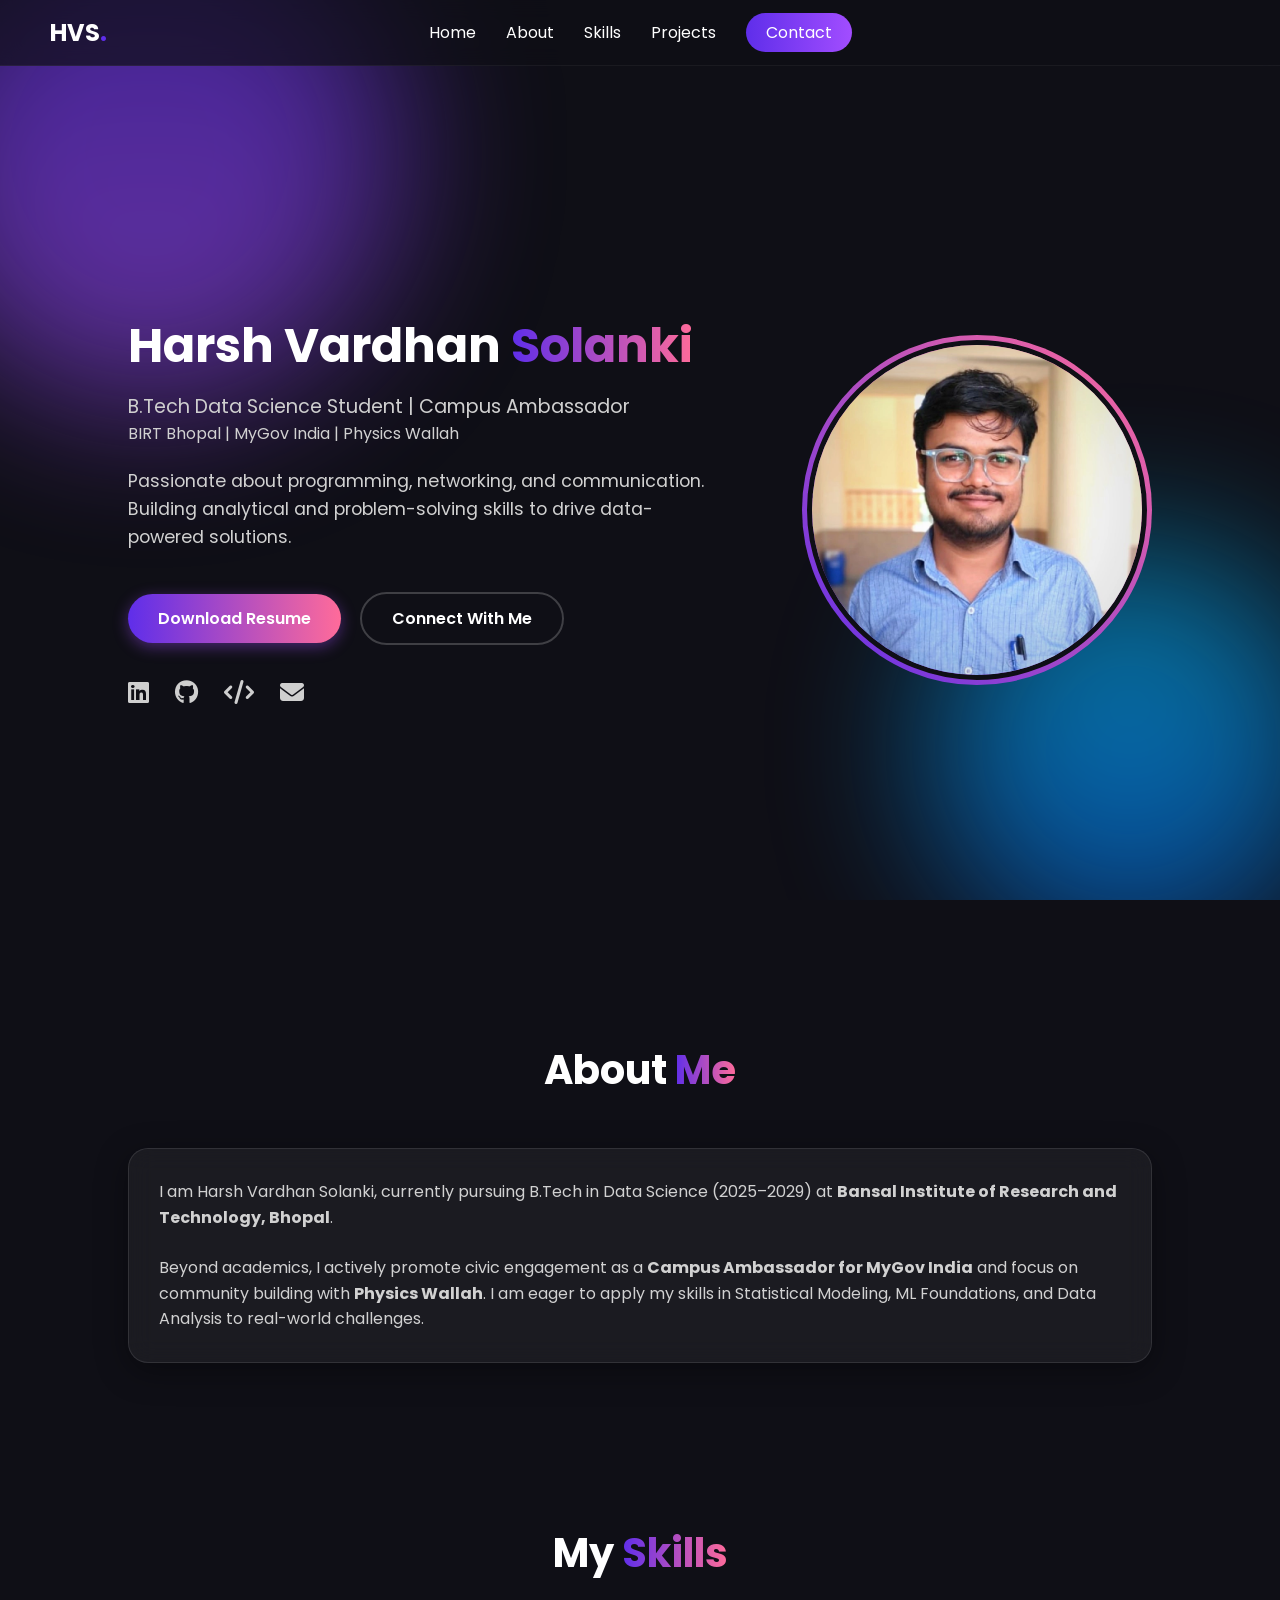
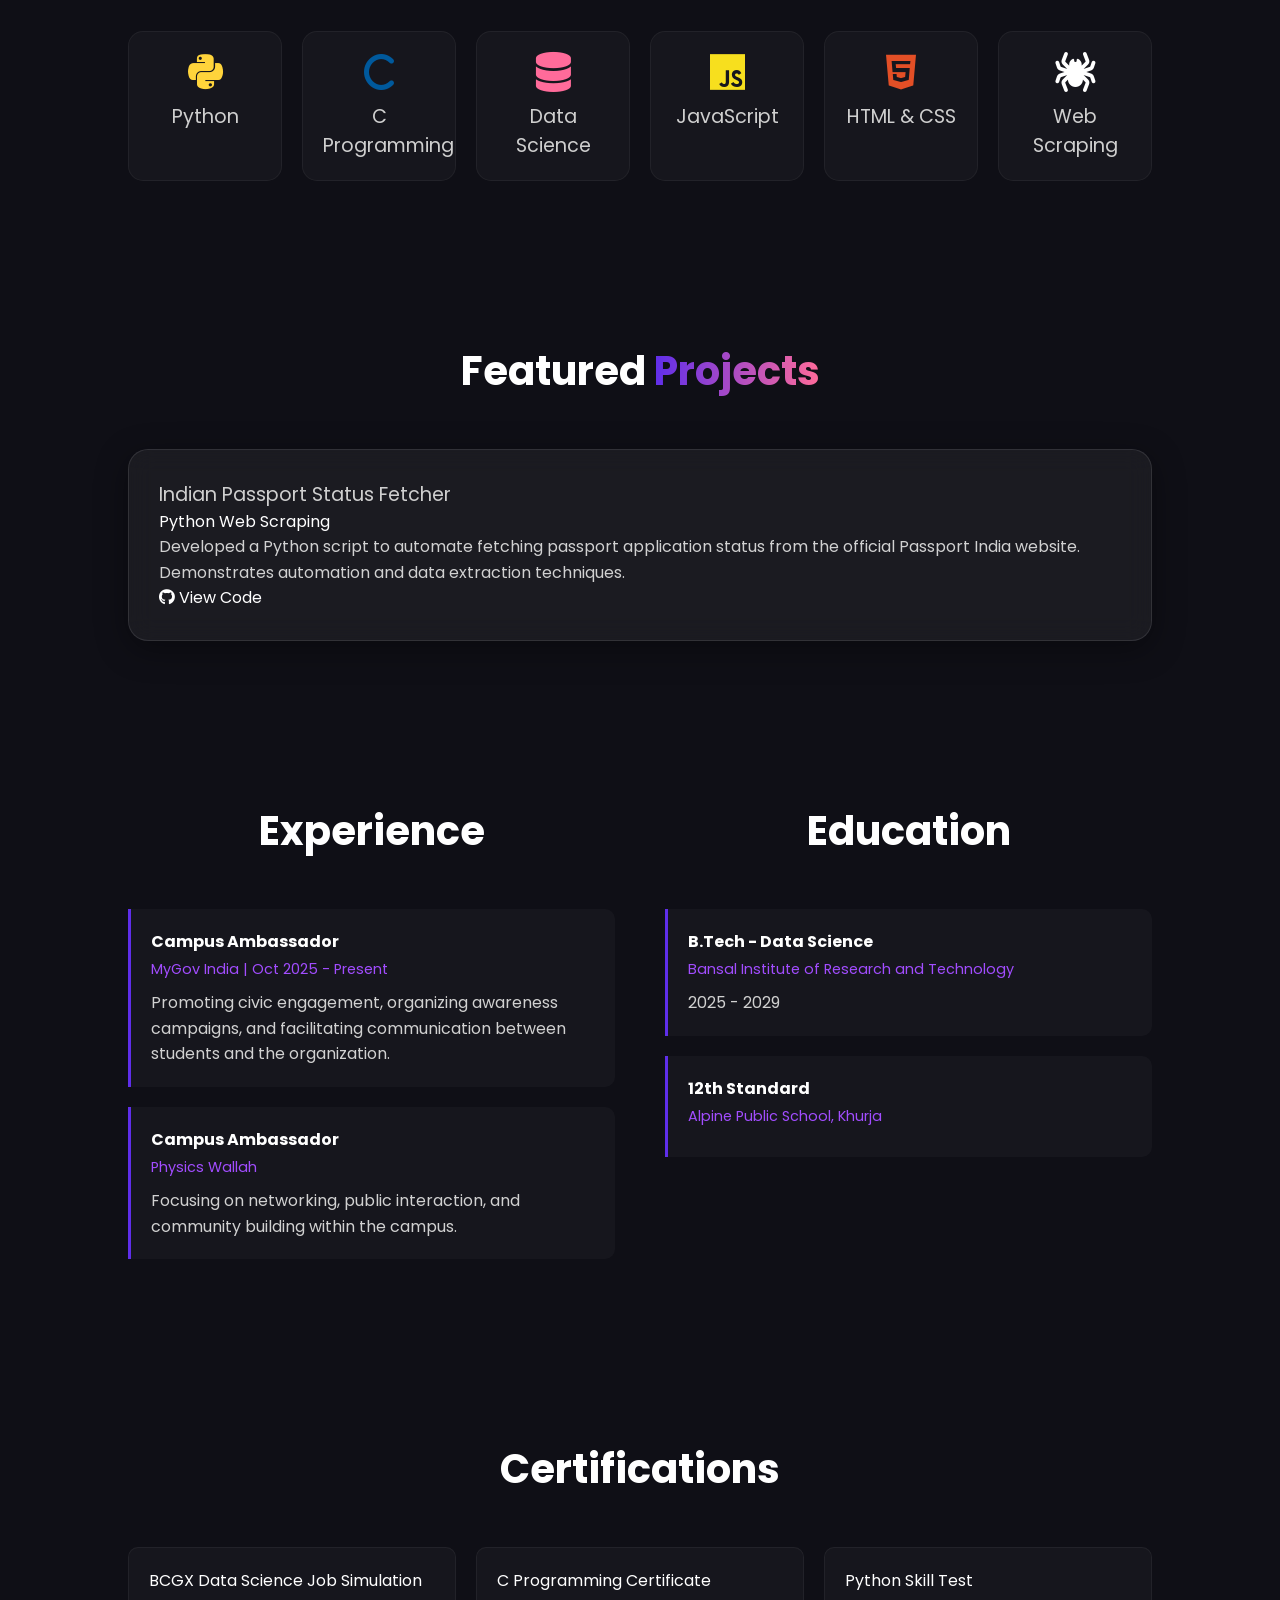
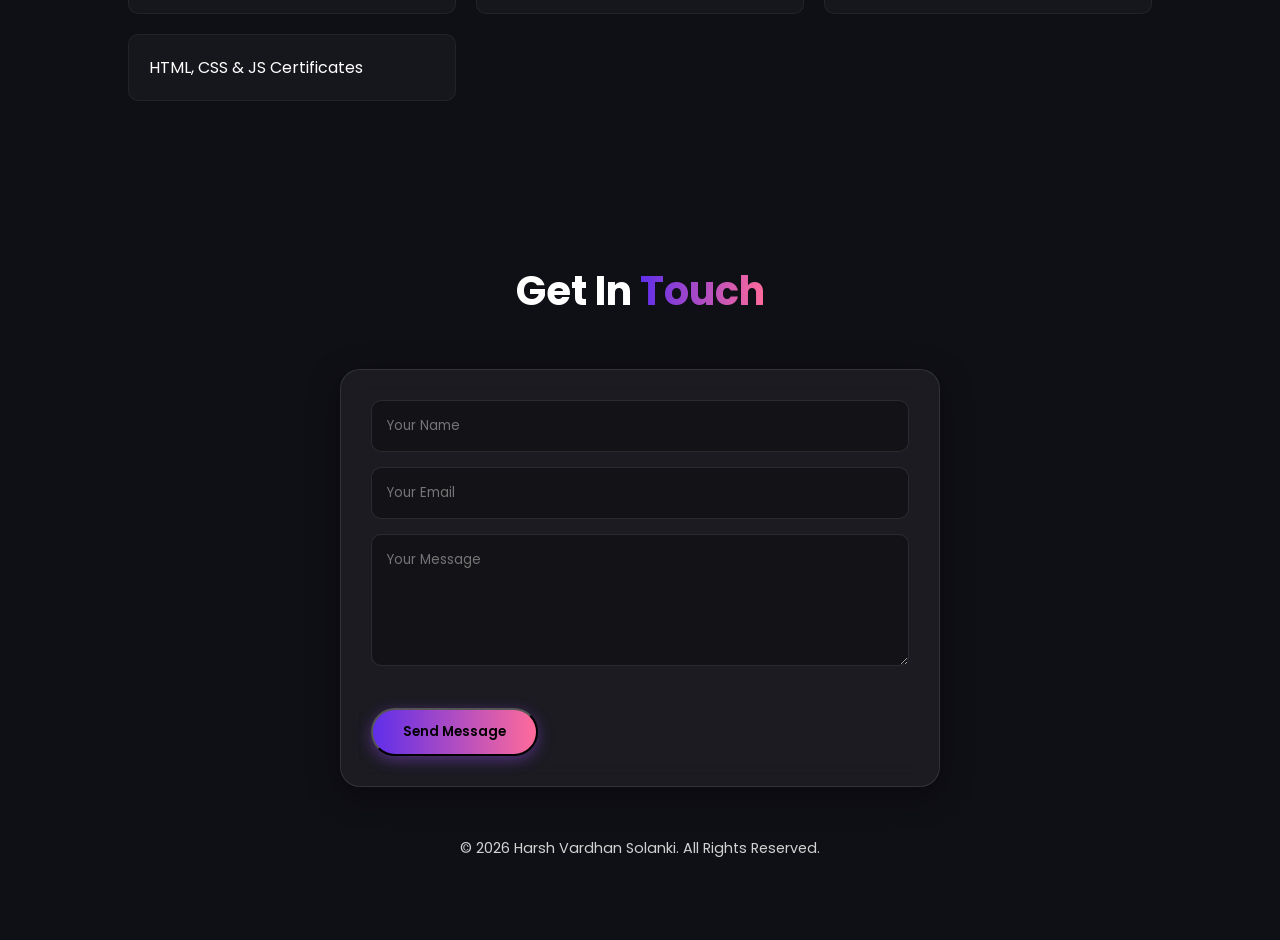
==== commit 2d04be4b: "Add script for website owners badge" ====
--- a/index.html
+++ b/index.html
@@ -10,6 +10,7 @@
     <link rel="stylesheet" href="https://cdnjs.cloudflare.com/ajax/libs/font-awesome/6.4.0/css/all.min.css">
     <link rel="stylesheet" href="style.css">
     <link rel="icon" type="image/x-icon" href="src/assets/favicon.ico">
+<script async src='https://static.mywot.com/website_owners_badges/websiteOwnersBadge.js'></script>
 </head>
 <body>
 
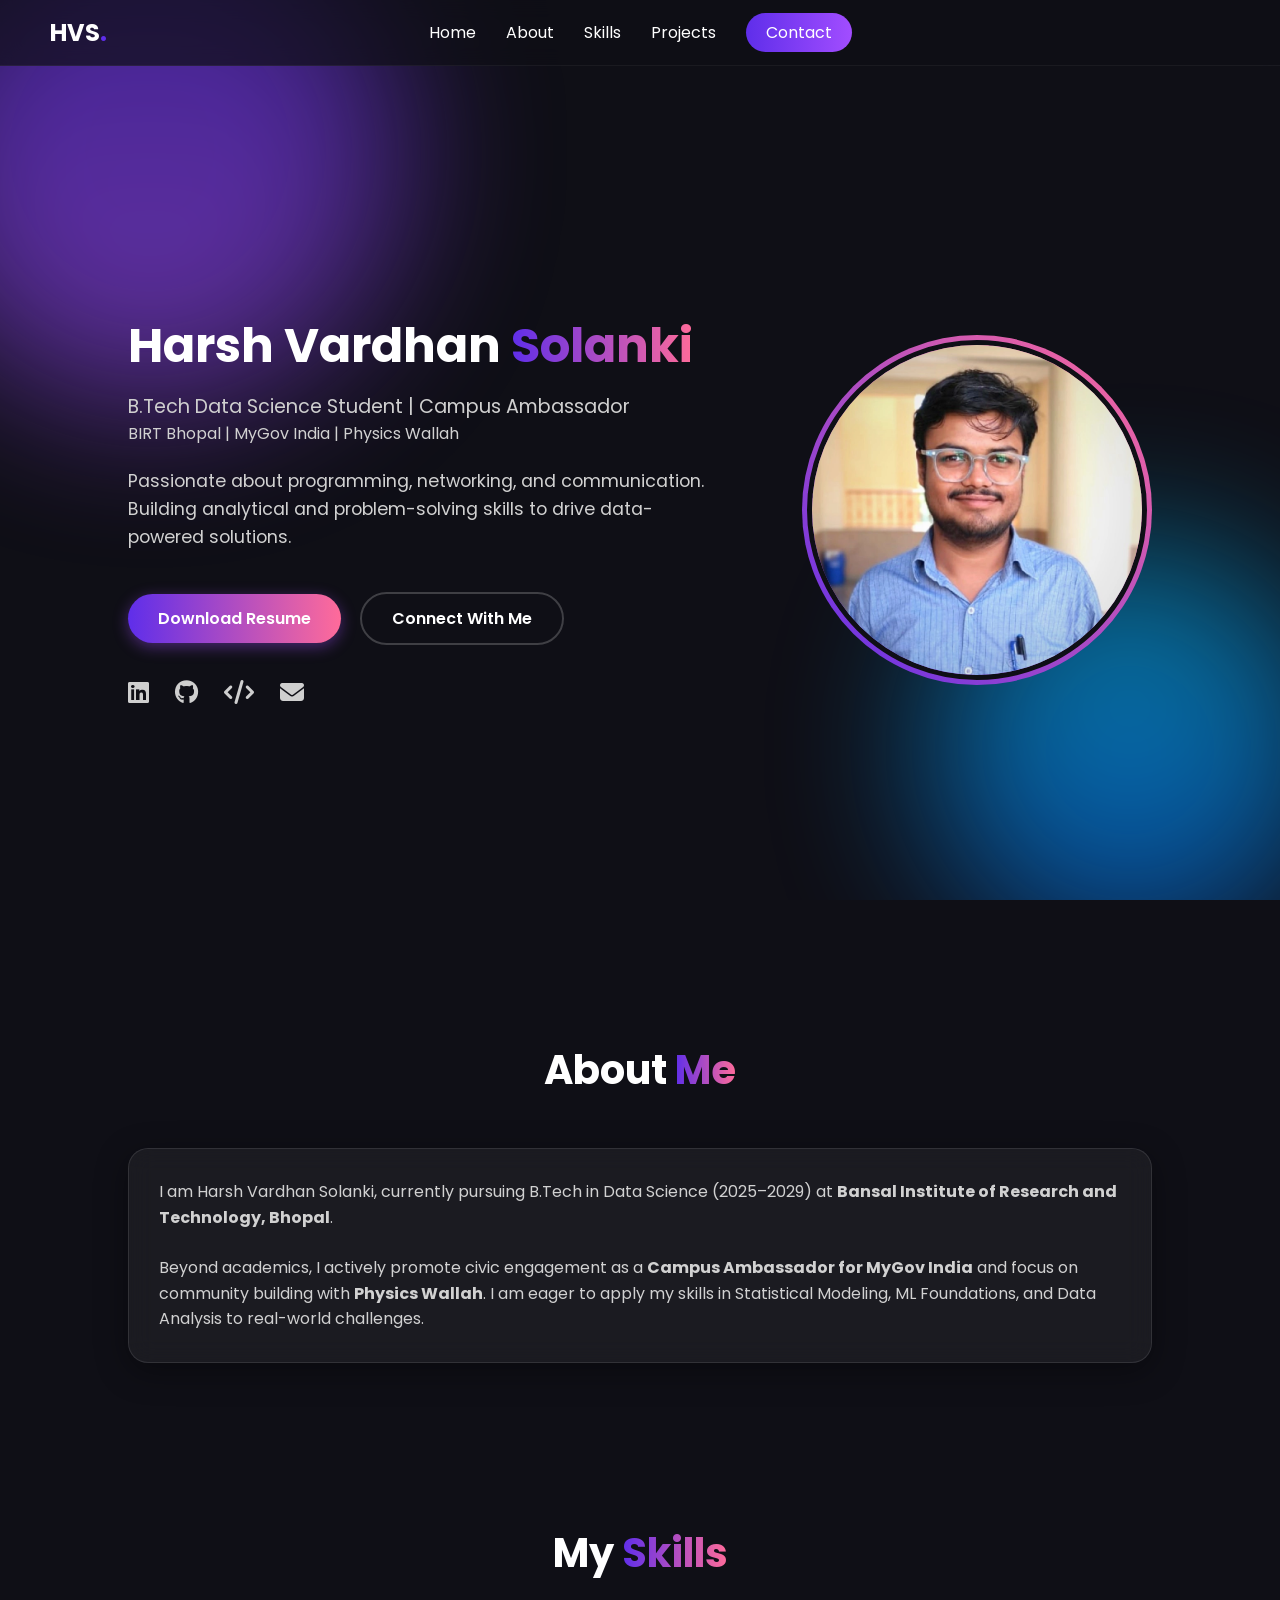
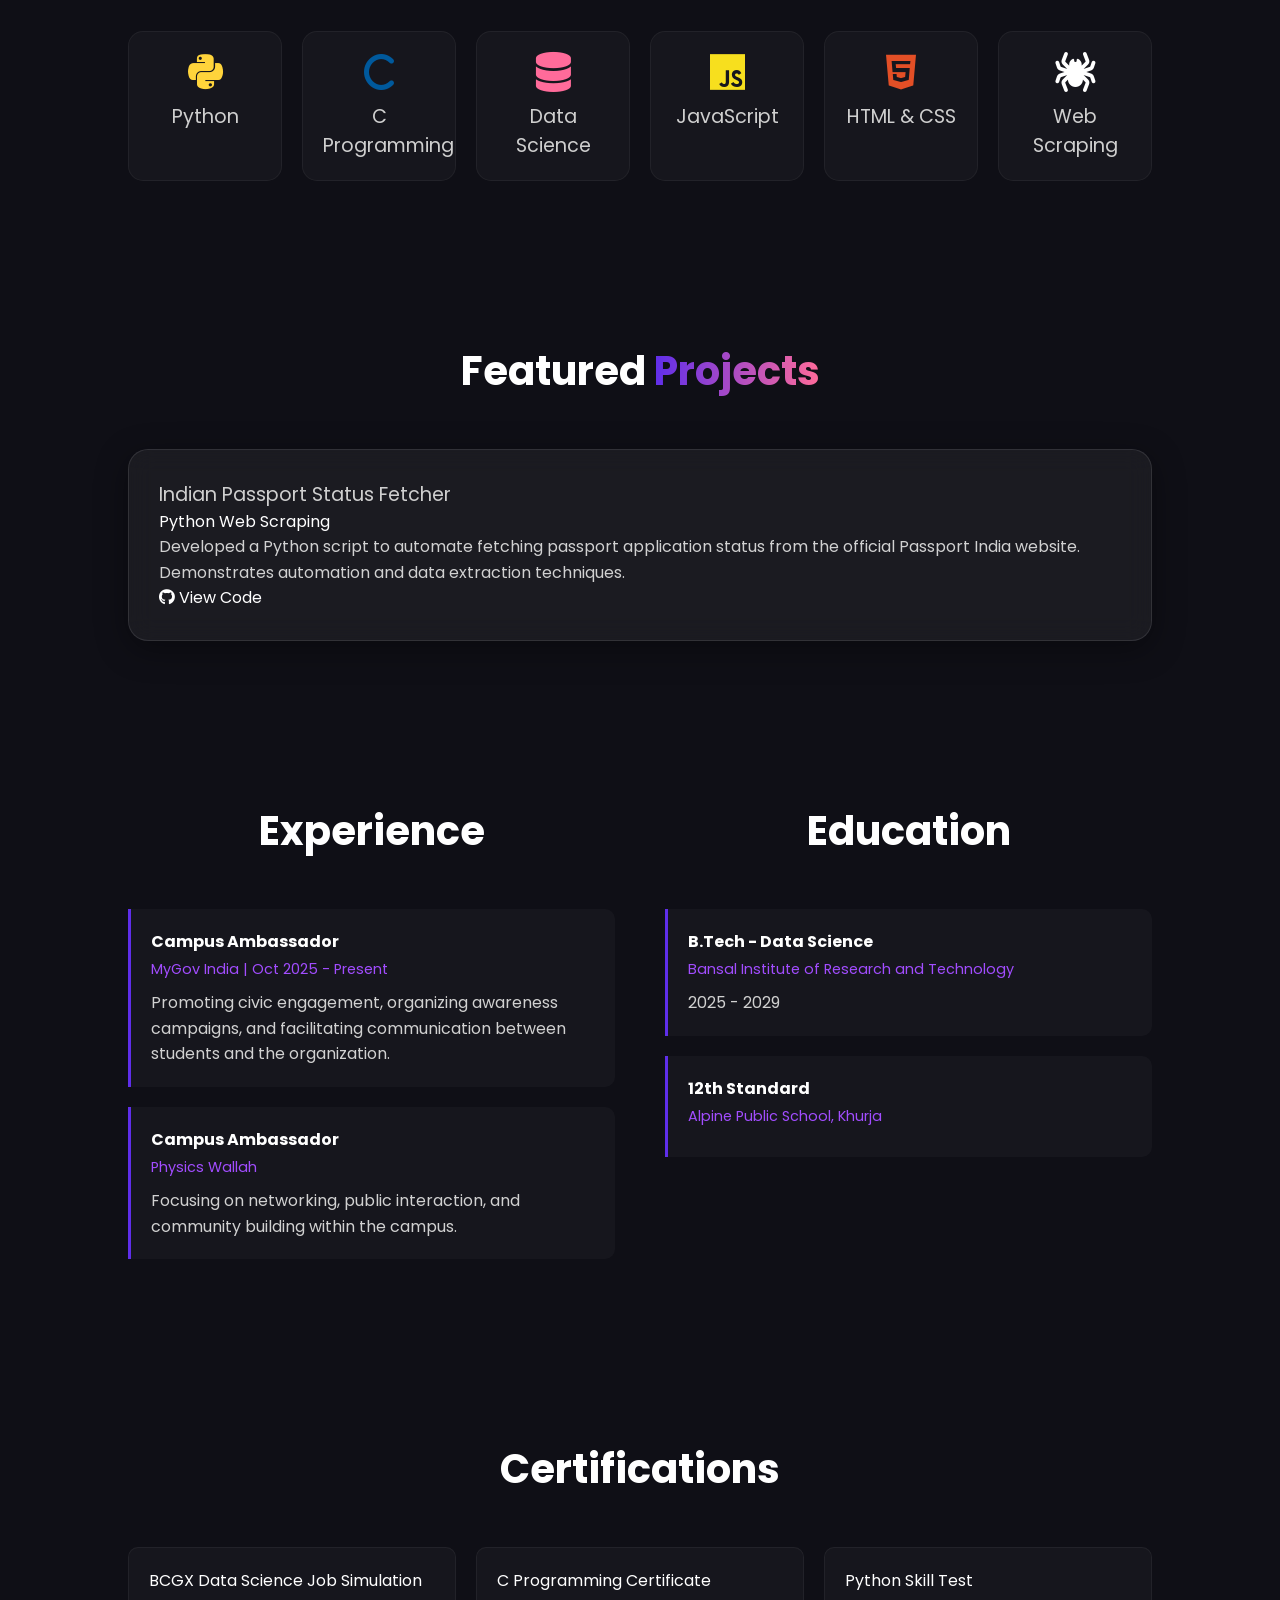
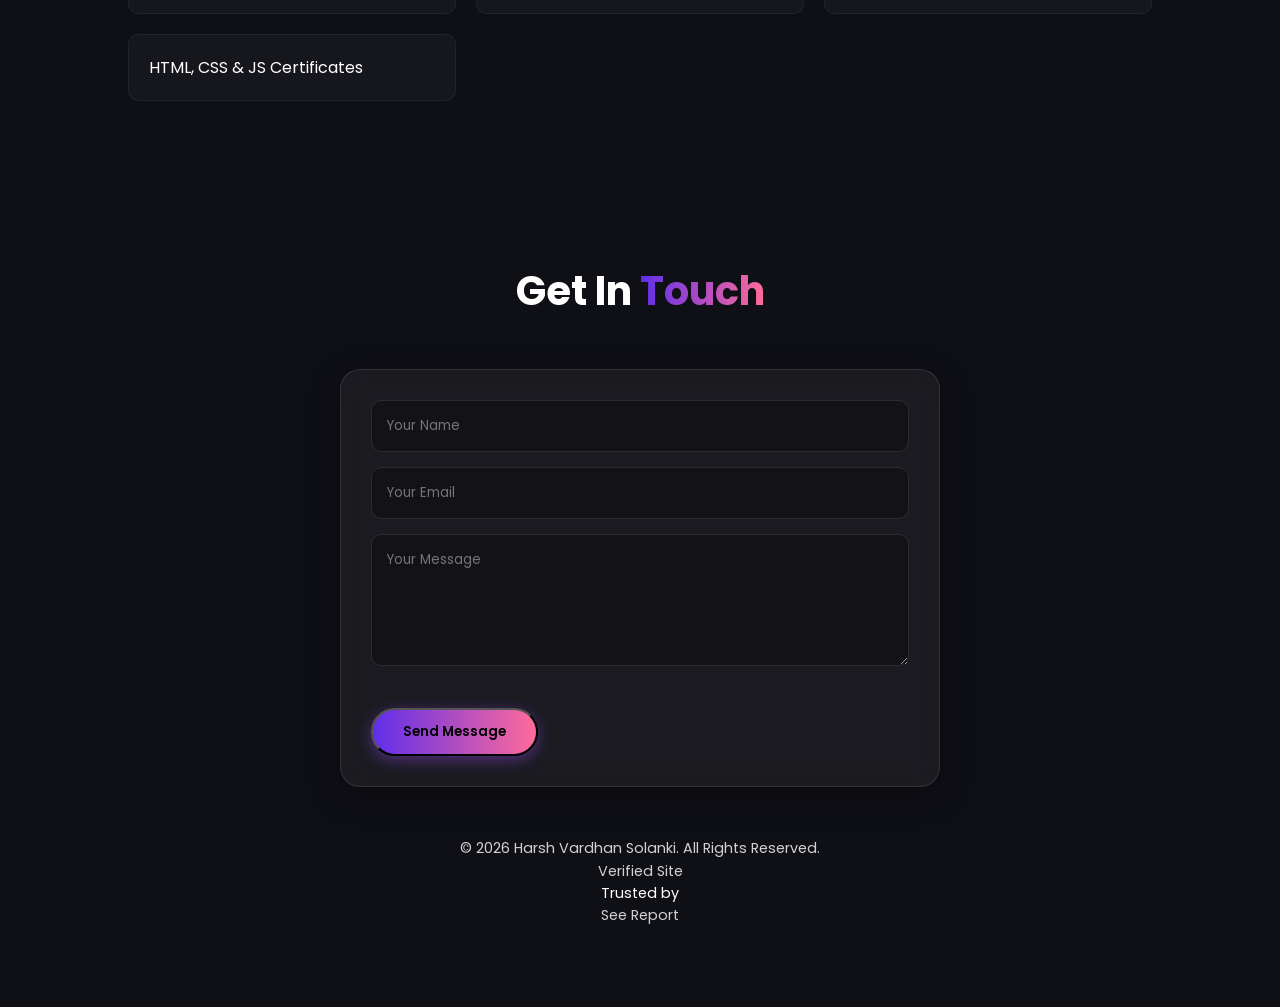
==== commit 8249a101: "Add WOT badge and verification details to footer" ====
--- a/index.html
+++ b/index.html
@@ -170,6 +170,20 @@
         </div>
         <footer class="footer">
             <p>&copy; 2026 Harsh Vardhan Solanki. All Rights Reserved.</p>
+<a id='wot-badge2' class='wot-badge' href='https://www.mywot.com/scorecard/harshvardhansolanki.com?wot_badge=2_white' target='_blank' >
+    <div class='wot-secured-container'>
+        <div class='wot-shield-background'></div>
+        <div class='wot-text-container'>
+            <p class='wot-secured-bold'>Verified Site</p>
+            <div class='wot-trusted-container'>
+                <div class='wot-trusted'>Trusted by</div>
+                <div class='wot-logo'></div>
+            </div>
+        </div>
+    </div>
+    <div class='wot-vertical'></div>
+    <p class='wot-report'>See Report</p>
+</a>
         </footer>
     </section>
 
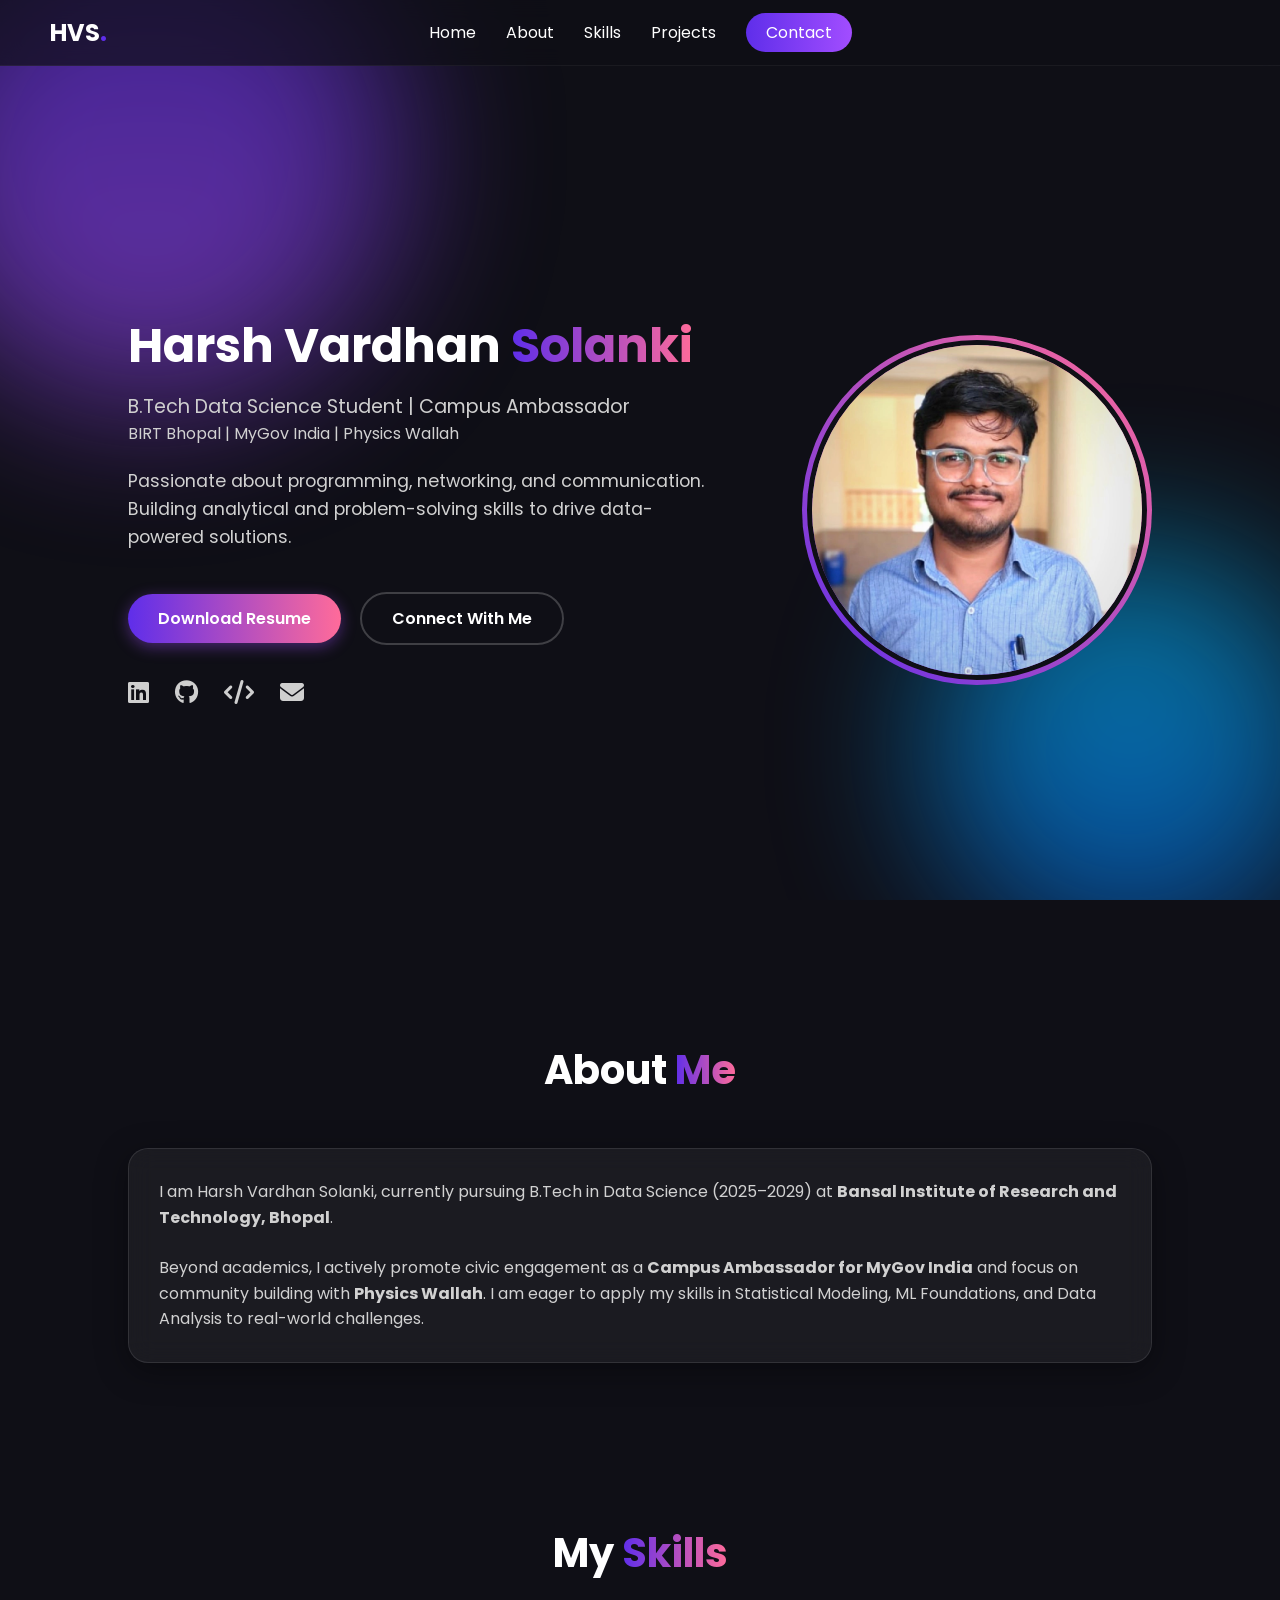
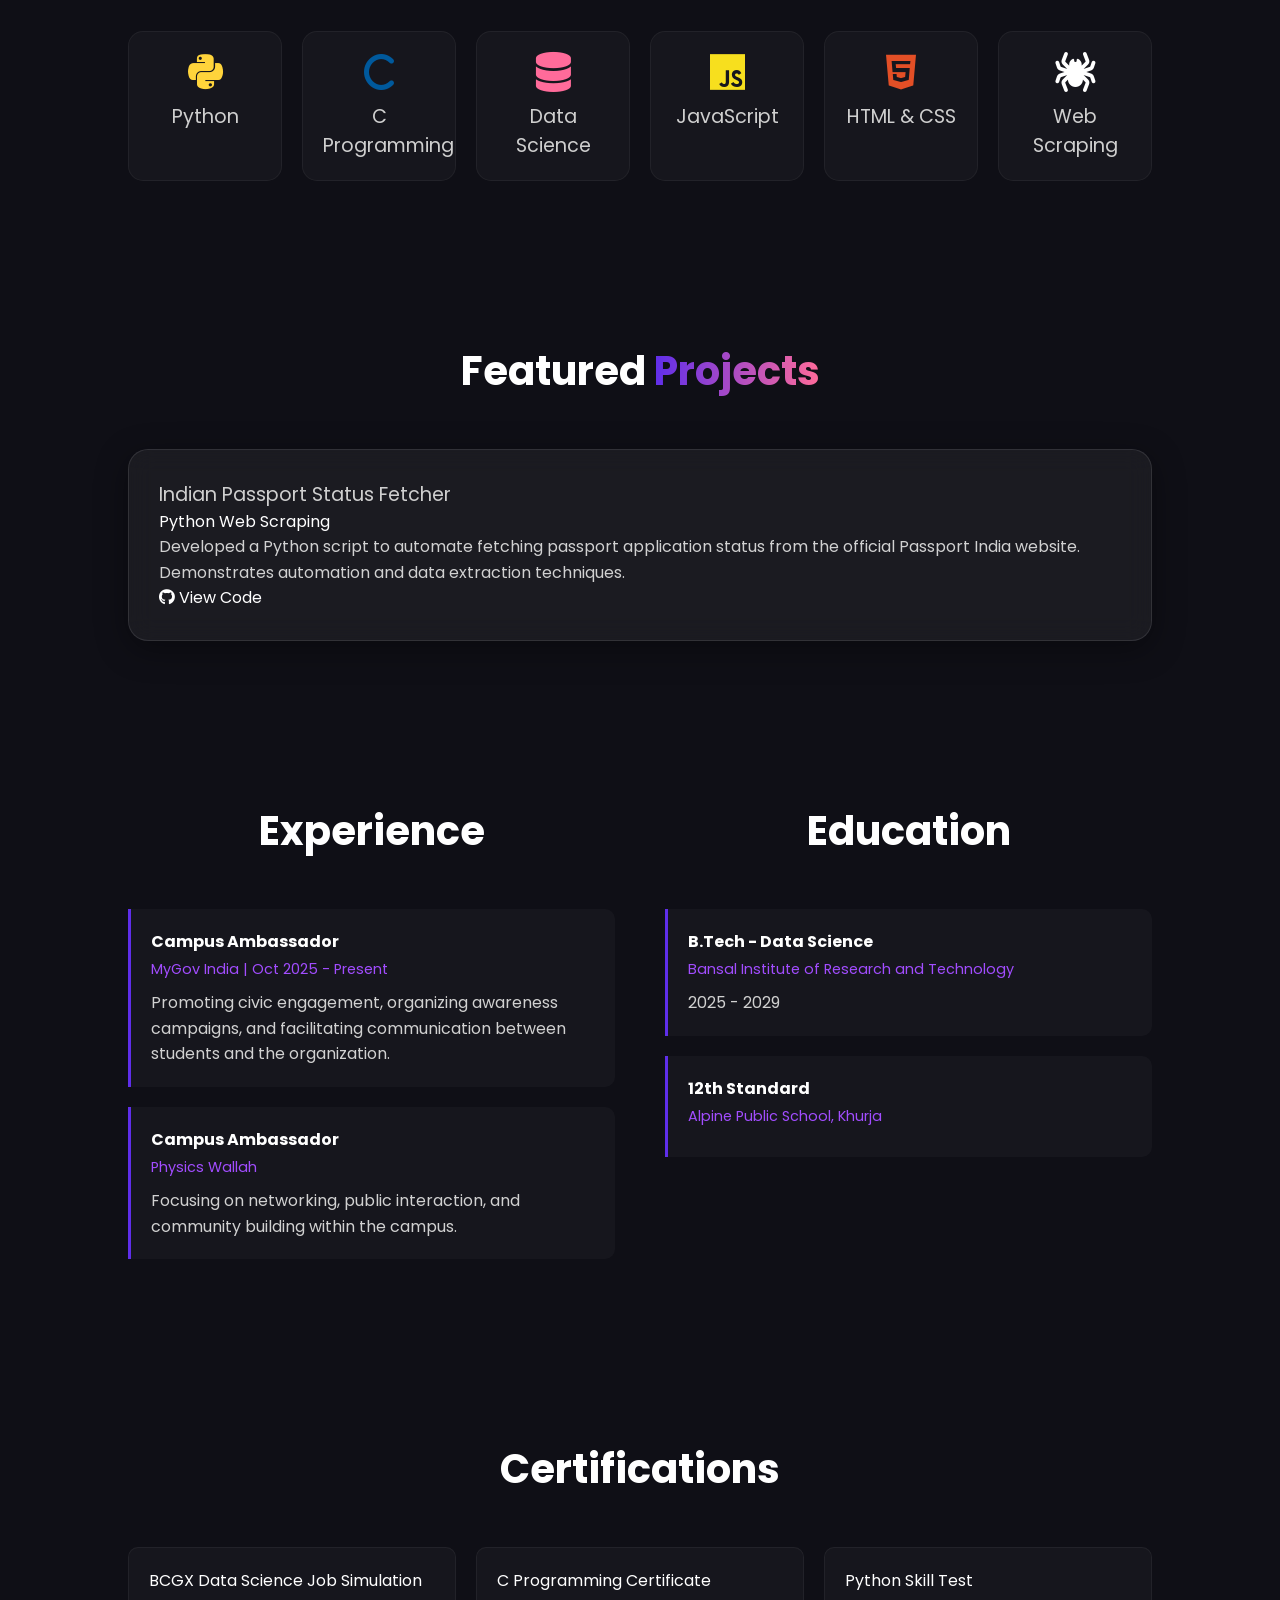
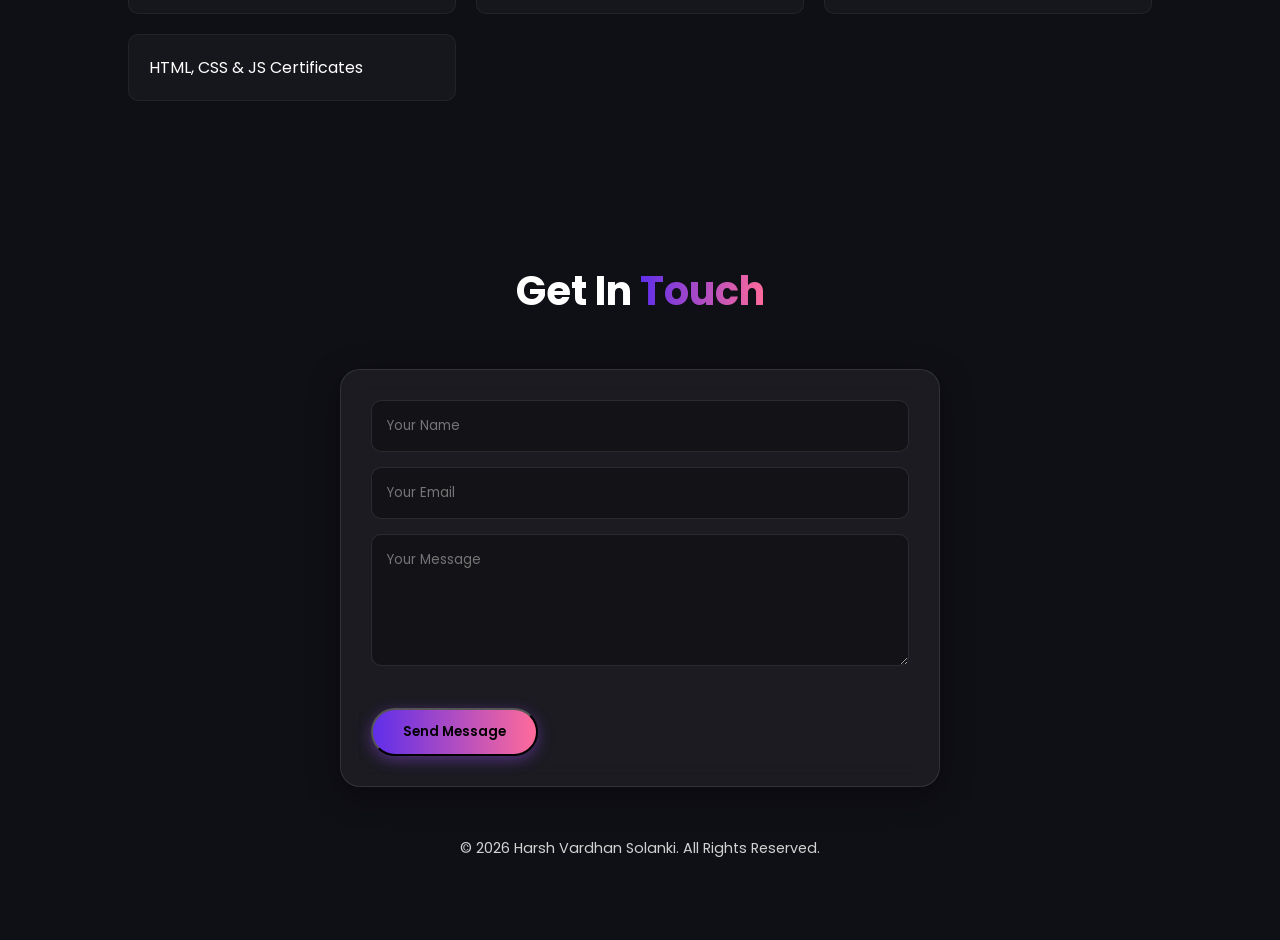
==== commit 7f2da50b: "Update index.html" ====
--- a/index.html
+++ b/index.html
@@ -10,7 +10,7 @@
     <link rel="stylesheet" href="https://cdnjs.cloudflare.com/ajax/libs/font-awesome/6.4.0/css/all.min.css">
     <link rel="stylesheet" href="style.css">
     <link rel="icon" type="image/x-icon" href="src/assets/favicon.ico">
-<script async src='https://static.mywot.com/website_owners_badges/websiteOwnersBadge.js'></script>
+<!-- <script async src='https://static.mywot.com/website_owners_badges/websiteOwnersBadge.js'></script> -->
 </head>
 <body>
 
@@ -170,7 +170,7 @@
         </div>
         <footer class="footer">
             <p>&copy; 2026 Harsh Vardhan Solanki. All Rights Reserved.</p>
-<a id='wot-badge2' class='wot-badge' href='https://www.mywot.com/scorecard/harshvardhansolanki.com?wot_badge=2_white' target='_blank' >
+<!-- <a id='wot-badge2' class='wot-badge' href='https://www.mywot.com/scorecard/harshvardhansolanki.com?wot_badge=2_white' target='_blank' >
     <div class='wot-secured-container'>
         <div class='wot-shield-background'></div>
         <div class='wot-text-container'>
@@ -183,7 +183,7 @@
     </div>
     <div class='wot-vertical'></div>
     <p class='wot-report'>See Report</p>
-</a>
+</a> -->
         </footer>
     </section>
 
